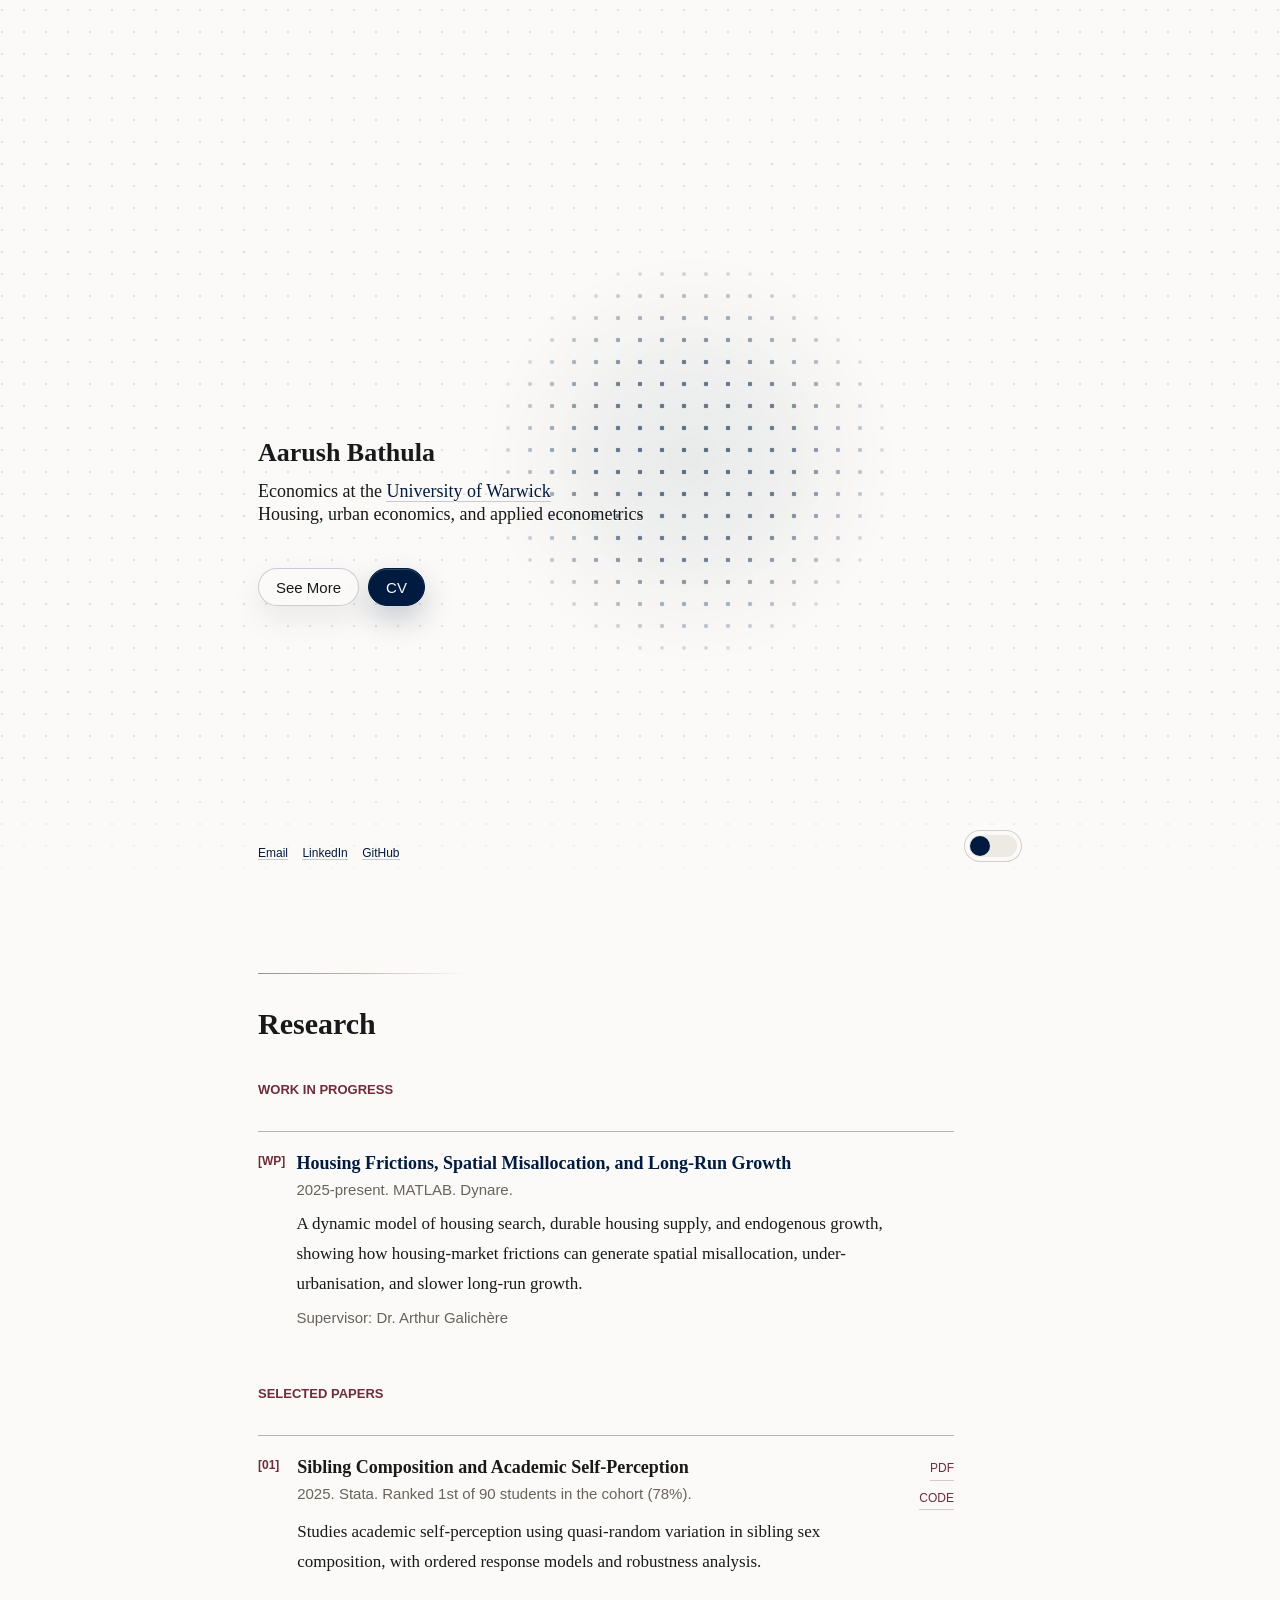
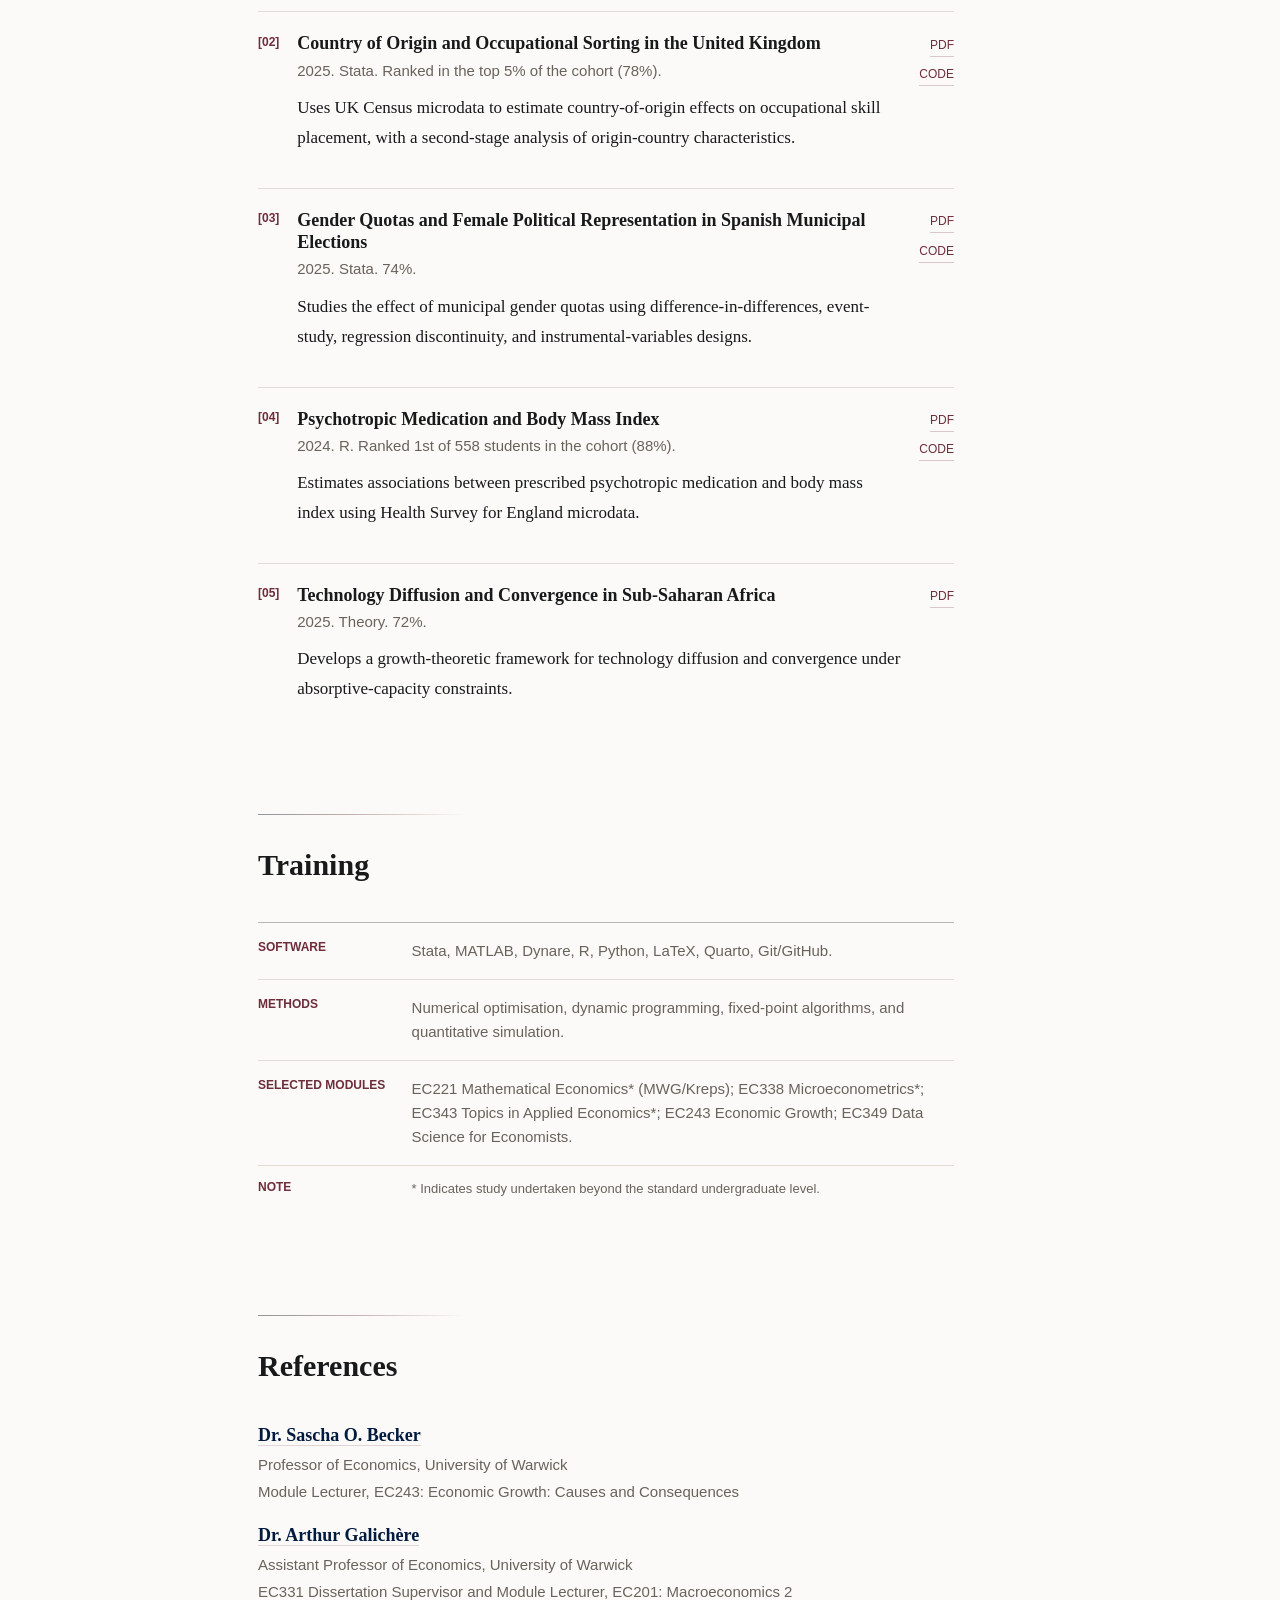
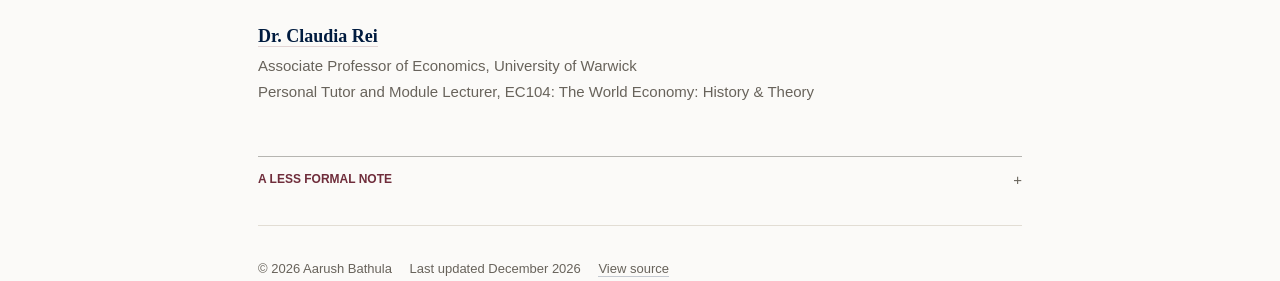
==== index.html @ 53c0c87e "Refine homepage design and personal note" ====
<!DOCTYPE html>
<html lang="en">
<head>
  <meta charset="UTF-8" />
  <meta name="viewport" content="width=device-width, initial-scale=1.0" />
  <title>Aarush Bathula | Economics</title>
  <link rel="icon" href="favicon.svg" type="image/svg+xml" />
  <meta
    name="description"
    content="Aarush Bathula reads Economics at the University of Warwick and is interested in housing and urban economics, applied econometrics, and causal inference."
  />
  <meta name="theme-color" content="#FFFFFF" />
  <meta name="color-scheme" content="light dark" />
  <meta property="og:type" content="website" />
  <meta property="og:title" content="Aarush Bathula | Economics" />
  <meta
    property="og:description"
    content="Economics undergraduate at the University of Warwick with research interests in housing and urban economics, applied econometrics, and causal inference."
  />
  <meta property="og:site_name" content="Aarush Bathula" />
  <script>
    const savedTheme = localStorage.getItem("theme");
    const prefersDark = window.matchMedia("(prefers-color-scheme: dark)").matches;

    if (savedTheme === "dark-mode" || (!savedTheme && prefersDark)) {
      document.documentElement.classList.add("dark-mode");
    }
  </script>
  <link rel="stylesheet" href="styles.css?v=20260501-mobilegrid" />
</head>

<body>
  <div class="scroll-progress" aria-hidden="true">
    <div class="scroll-progress-track">
      <div class="scroll-progress-bar" id="scroll-progress-bar"></div>
    </div>
  </div>
  <button class="scroll-top" id="scroll-top" type="button" aria-label="Scroll to top" title="Scroll to top">↑</button>
  <header class="landing">
    <div class="landing-field" aria-hidden="true"></div>
    <div class="landing-inner">
      <div class="intro landing-copy">
        <h1>Aarush Bathula</h1>
        <p class="lede">Economics at the <a href="https://warwick.ac.uk/fac/soc/economics/" target="_blank" rel="noopener noreferrer">University of Warwick</a><br />Housing, urban economics, and applied econometrics</p>
        <div class="landing-actions">
          <a class="landing-button landing-button-secondary" href="#research">See More</a>
          <a class="landing-button landing-button-primary" href="assets/cv/cv.pdf" type="application/pdf">CV</a>
        </div>
      </div>

      <div class="landing-footer landing-copy">
        <p class="contacts">
          <a href="mailto:aarush.bathula@warwick.ac.uk" target="_blank" rel="noopener noreferrer">Email</a>
          <a href="https://www.linkedin.com/in/aarushbathula" target="_blank" rel="noopener noreferrer">LinkedIn</a>
          <a href="https://github.com/aarushbathula" target="_blank" rel="noopener noreferrer">GitHub</a>
        </p>
      </div>
    </div>
    <button id="theme-toggle" aria-label="Switch to dark theme" aria-pressed="false" title="Switch to dark theme"></button>
  </header>

  <main>
    <section id="research" class="research-section" aria-labelledby="research-heading">
      <h2 id="research-heading">Research</h2>

      <h3 id="work-in-progress-heading">Work In Progress</h3>
      <div class="entry-list working-paper-index" role="list" aria-labelledby="work-in-progress-heading">
        <article class="entry research-entry working-paper-entry" role="listitem" data-entry-type="working-paper" data-entry-number="WP 1">
          <div class="entry-header">
            <span class="entry-title">Housing Frictions, Spatial Misallocation, and Long-Run Growth</span>
            <span class="entry-meta">2025-present. MATLAB. Dynare.</span>
          </div>
          <p>A dynamic model of housing search, durable housing supply, and endogenous growth, showing how housing-market frictions can generate spatial misallocation, under-urbanisation, and slower long-run growth.</p>
          <p class="entry-note">Supervisor: Dr. Arthur Galichère</p>
        </article>
      </div>

      <h3 id="selected-papers-heading">Selected Papers</h3>
      <div class="compact-list paper-index citation-index" role="list" aria-labelledby="selected-papers-heading">
        <article class="compact-item research-entry paper-index-item" role="listitem" data-entry-type="selected-paper" data-citation-number="1" data-citation-label="[1]">
          <div class="compact-item-main">
            <div class="compact-item-title">Sibling Composition and Academic Self-Perception</div>
            <div class="compact-item-meta">2025. Stata. Ranked 1st of 90 students in the cohort (78%).</div>
          </div>
          <p>Studies academic self-perception using quasi-random variation in sibling sex composition, with ordered response models and robustness analysis.</p>
          <div class="inline-links"><a href="assets/papers/sibling-gender/paper.pdf" type="application/pdf">pdf</a><a href="https://github.com/aarushbathula/ec338-hbsc-belgium-flemish" target="_blank" rel="noopener noreferrer">code</a></div>
        </article>

        <article class="compact-item research-entry paper-index-item" role="listitem" data-entry-type="selected-paper" data-citation-number="2" data-citation-label="[2]">
          <div class="compact-item-main">
            <div class="compact-item-title">Country of Origin and Occupational Sorting in the United Kingdom</div>
            <div class="compact-item-meta">2025. Stata. Ranked in the top 5% of the cohort (78%).</div>
          </div>
          <p>Uses UK Census microdata to estimate country-of-origin effects on occupational skill placement, with a second-stage analysis of origin-country characteristics.</p>
          <div class="inline-links"><a href="assets/papers/migrant-matching/paper.pdf" type="application/pdf">pdf</a><a href="https://github.com/aarushbathula/ec226-migration-skills-uk" target="_blank" rel="noopener noreferrer">code</a></div>
        </article>

        <article class="compact-item research-entry paper-index-item" role="listitem" data-entry-type="selected-paper" data-citation-number="3" data-citation-label="[3]">
          <div class="compact-item-main">
            <div class="compact-item-title">Gender Quotas and Female Political Representation in Spanish Municipal Elections</div>
            <div class="compact-item-meta">2025. Stata. 74%.</div>
          </div>
          <p>Studies the effect of municipal gender quotas using difference-in-differences, event-study, regression discontinuity, and instrumental-variables designs.</p>
          <div class="inline-links"><a href="assets/papers/spain-reform/paper.pdf" type="application/pdf">pdf</a><a href="https://github.com/aarushbathula/ec338-spain-reform" target="_blank" rel="noopener noreferrer">code</a></div>
        </article>

        <article class="compact-item research-entry paper-index-item" role="listitem" data-entry-type="selected-paper" data-citation-number="4" data-citation-label="[4]">
          <div class="compact-item-main">
            <div class="compact-item-title">Psychotropic Medication and Body Mass Index</div>
            <div class="compact-item-meta">2024. R. Ranked 1st of 558 students in the cohort (88%).</div>
          </div>
          <p>Estimates associations between prescribed psychotropic medication and body mass index using Health Survey for England microdata.</p>
          <div class="inline-links"><a href="assets/papers/mental-health-bmi/paper.pdf" type="application/pdf">pdf</a><a href="https://github.com/aarushbathula/ec124-meds-bmi" target="_blank" rel="noopener noreferrer">code</a></div>
        </article>

        <article class="compact-item research-entry paper-index-item" role="listitem" data-entry-type="selected-paper" data-citation-number="5" data-citation-label="[5]">
          <div class="compact-item-main">
            <div class="compact-item-title">Technology Diffusion and Convergence in Sub-Saharan Africa</div>
            <div class="compact-item-meta">2025. Theory. 72%.</div>
          </div>
          <p>Develops a growth-theoretic framework for technology diffusion and convergence under absorptive-capacity constraints.</p>
          <div class="inline-links"><a href="assets/papers/growth-theory/paper.pdf" type="application/pdf">pdf</a></div>
        </article>
      </div>

    </section>

    <section id="preparation">
      <h2>Training</h2>
      <dl class="training-list">
        <div class="training-item">
          <dt>Software</dt>
          <dd>Stata, MATLAB, Dynare, R, Python, LaTeX, Quarto, Git/GitHub.</dd>
        </div>
        <div class="training-item">
          <dt>Methods</dt>
          <dd>Numerical optimisation, dynamic programming, fixed-point algorithms, and quantitative simulation.</dd>
        </div>
        <div class="training-item">
          <dt>Selected Modules</dt>
          <dd>EC221 Mathematical Economics* (MWG/Kreps); EC338 Microeconometrics*; EC343 Topics in Applied Economics*; EC243 Economic Growth; EC349 Data Science for Economists.</dd>
        </div>
        <div class="training-item training-item-note">
          <dt>Note</dt>
          <dd>* Indicates study undertaken beyond the standard undergraduate level.</dd>
        </div>
      </dl>
    </section>

    <section id="references">
      <h2>References</h2>

      <div class="reference-list">
        <div class="reference-item">
          <div class="reference-name"><a href="https://profiles.warwick.ac.uk/ecsjag-sascha-becker" target="_blank" rel="noopener noreferrer">Dr. Sascha O. Becker</a></div>
          <div class="reference-detail">
            <span>Professor of Economics, University of Warwick</span>
            <span>Module Lecturer, EC243: Economic Growth: Causes and Consequences</span>
          </div>
        </div>

        <div class="reference-item">
          <div class="reference-name"><a href="https://profiles.warwick.ac.uk/u2073529-arthur-galichere" target="_blank" rel="noopener noreferrer">Dr. Arthur Galichère</a></div>
          <div class="reference-detail">
            <span>Assistant Professor of Economics, University of Warwick</span>
            <span>EC331 Dissertation Supervisor and Module Lecturer, EC201: Macroeconomics 2</span>
          </div>
        </div>

        <div class="reference-item">
          <div class="reference-name"><a href="https://profiles.warwick.ac.uk/u1674969-claudia-rei" target="_blank" rel="noopener noreferrer">Dr. Claudia Rei</a></div>
          <div class="reference-detail">
            <span>Associate Professor of Economics, University of Warwick</span>
            <span>Personal Tutor and Module Lecturer, EC104: The World Economy: History &amp; Theory</span>
          </div>
        </div>
      </div>
    </section>

  </main>

  <details class="personal-note">
    <summary>A less formal note</summary>
    <div class="personal-note-content">
      <p>Most of this page is the academic version. A little less formally, I am usually thinking about:</p>
      <ul class="personal-note-list">
        <li>squeezing optimal amounts of micro and macronutrients into my meals, and solving the best Tesco meal deal</li>
        <li>over-organising my workspace and life generally (cf. the full inventory of my material belongings)</li>
        <li>history, politics, and biographies of people with unusually interesting lives and questionable decision trees</li>
        <li>needlessly elaborate statistical analysis of sports I watch, just for my teams to lose miserably once again</li>
        <li>mathematical models of urbanisation on Coruscant, including optimal underworld regulation policy</li>
        <li>the daily dilemma of choosing which white T-shirt to wear (with an appropriate F-91W colourway)</li>
      </ul>
    </div>
  </details>

  <footer>
    <p>&copy; <time id="copyright-year"></time> Aarush Bathula</p>
    <p>Last updated <time id="last-updated"></time></p>
    <p class="footer-source">
      <a href="https://github.com/aarushbathula/aarushbathula.github.io" target="_blank" rel="noopener noreferrer">View source</a>
    </p>
  </footer>

  <script>
    // Theme toggle
    const toggle = document.getElementById("theme-toggle");
    const root = document.documentElement;
    const landing = document.querySelector(".landing");
    const progress = document.querySelector(".scroll-progress");
    const progressBar = document.getElementById("scroll-progress-bar");
    const scrollTop = document.getElementById("scroll-top");
    const copyrightYear = document.getElementById("copyright-year");
    const lastUpdated = document.getElementById("last-updated");

    function updateDateEnvironment() {
      const now = new Date();
      const modified = new Date(document.lastModified);
      const lastModified = Number.isNaN(modified.getTime()) ? now : modified;
      const year = now.getFullYear().toString();
      const lastModifiedLabel = new Intl.DateTimeFormat("en-GB", {
        month: "long",
        year: "numeric"
      }).format(lastModified);

      if (copyrightYear) {
        copyrightYear.dateTime = year;
        copyrightYear.textContent = year;
      }

      if (lastUpdated) {
        lastUpdated.dateTime = lastModified.toISOString().slice(0, 10);
        lastUpdated.textContent = lastModifiedLabel;
      }
    }

    function scheduleDateEnvironmentUpdate() {
      const now = new Date();
      const tomorrow = new Date(now);
      tomorrow.setHours(24, 0, 0, 0);

      window.setTimeout(() => {
        updateDateEnvironment();
        scheduleDateEnvironmentUpdate();
      }, tomorrow.getTime() - now.getTime());
    }

    function syncThemeToggle() {
      const isDark = root.classList.contains("dark-mode");
      const toggleLabel = isDark ? "Switch to light theme" : "Switch to dark theme";
      if (!toggle) return;
      toggle.setAttribute("aria-pressed", isDark.toString());
      toggle.setAttribute("aria-label", toggleLabel);
      toggle.title = toggleLabel;
    }

    if (savedTheme === "dark-mode" || (!savedTheme && prefersDark)) {
      root.classList.add("dark-mode");
    }

    if (toggle) {
      syncThemeToggle();

      toggle.addEventListener("click", () => {
        root.classList.toggle("dark-mode");
        if (root.classList.contains("dark-mode")) {
          localStorage.setItem("theme", "dark-mode");
        } else {
          localStorage.setItem("theme", "light-mode");
        }
        syncThemeToggle();
      });
    }

    updateDateEnvironment();
    scheduleDateEnvironmentUpdate();

    function updateScrollProgress() {
      if (!progressBar) return;

      const progressStart = landing ? landing.offsetTop + landing.offsetHeight - 12 : 0;
      const scrollableHeight = document.documentElement.scrollHeight - window.innerHeight - progressStart;
      const progress = scrollableHeight > 0 ? (window.scrollY - progressStart) / scrollableHeight : 0;
      progressBar.style.transform = `scaleY(${Math.min(Math.max(progress, 0), 1)})`;
    }

    function updateScrollProgressVisibility() {
      if (!progress || !landing) return;

      const revealPoint = landing.offsetTop + landing.offsetHeight - 12;
      progress.classList.toggle("is-visible", window.scrollY >= revealPoint);
      if (scrollTop) {
        scrollTop.classList.toggle("is-visible", window.scrollY >= revealPoint);
      }
    }

    function updateLocationHash() {
      if (!landing || window.location.hash !== "#research") return;

      const revealPoint = landing.offsetTop + landing.offsetHeight - 12;
      if (window.scrollY < revealPoint) {
        history.replaceState(null, "", `${window.location.pathname}${window.location.search}`);
      }
    }

    updateScrollProgress();
    updateScrollProgressVisibility();
    updateLocationHash();

    window.addEventListener("scroll", () => {
      updateScrollProgress();
      updateScrollProgressVisibility();
      updateLocationHash();
    }, { passive: true });

    window.addEventListener("resize", () => {
      updateScrollProgress();
      updateScrollProgressVisibility();
      updateLocationHash();
    });

    if (scrollTop) {
      scrollTop.addEventListener("click", () => {
        const prefersReducedMotion = window.matchMedia("(prefers-reduced-motion: reduce)").matches;
        window.scrollTo({ top: 0, behavior: prefersReducedMotion ? "auto" : "smooth" });
      });
    }

    if (
      landing &&
      window.matchMedia("(pointer: fine)").matches &&
      !window.matchMedia("(prefers-reduced-motion: reduce)").matches
    ) {
      const copyBlocks = Array.from(landing.querySelectorAll(".landing-copy"));
      const pointer = { currentX: 54, currentY: 51, targetX: 54, targetY: 51, currentStrength: 1, targetStrength: 1 };
      let pointerFrame = null;

      function getDistanceFromCopy(clientX, clientY) {
        return copyBlocks.reduce((nearestDistance, copyBlock) => {
          const rect = copyBlock.getBoundingClientRect();
          const dx = Math.max(rect.left - clientX, 0, clientX - rect.right);
          const dy = Math.max(rect.top - clientY, 0, clientY - rect.bottom);

          return Math.min(nearestDistance, Math.hypot(dx, dy));
        }, Infinity);
      }

      function getDotStrength(distance) {
        const quietDistance = 18;
        const fullDistance = 170;
        const progress = Math.min(Math.max((distance - quietDistance) / (fullDistance - quietDistance), 0), 1);
        const easedProgress = progress * progress * (3 - 2 * progress);

        return 0.28 + easedProgress * 0.72;
      }

      function setPointerTarget(event) {
        const rect = landing.getBoundingClientRect();
        pointer.targetX = Math.min(Math.max(((event.clientX - rect.left) / rect.width) * 100, 0), 100);
        pointer.targetY = Math.min(Math.max(((event.clientY - rect.top) / rect.height) * 100, 0), 100);
        pointer.targetStrength = getDotStrength(getDistanceFromCopy(event.clientX, event.clientY));

        if (!pointerFrame) {
          pointerFrame = requestAnimationFrame(updatePointerGlow);
        }
      }

      function updatePointerGlow() {
        pointer.currentX += (pointer.targetX - pointer.currentX) * 0.16;
        pointer.currentY += (pointer.targetY - pointer.currentY) * 0.16;

        landing.style.setProperty("--cursor-x", `${pointer.currentX}%`);
        landing.style.setProperty("--cursor-y", `${pointer.currentY}%`);
        pointer.currentStrength += (pointer.targetStrength - pointer.currentStrength) * 0.22;
        landing.style.setProperty("--dot-strength", pointer.currentStrength.toFixed(3));

        if (
          Math.abs(pointer.targetX - pointer.currentX) > 0.03 ||
          Math.abs(pointer.targetY - pointer.currentY) > 0.03 ||
          Math.abs(pointer.targetStrength - pointer.currentStrength) > 0.003
        ) {
          pointerFrame = requestAnimationFrame(updatePointerGlow);
        } else {
          pointerFrame = null;
        }
      }

      landing.addEventListener("pointermove", setPointerTarget);
    }

  </script>
</body>
</html>
---- styles.css ----
:root {
  --bg: #fbfaf8;
  --text: #17191a;
  --text-secondary: #68635b;
  --link: #001b3f;
  --link-hover: #00122d;
  --accent: #6f2d3b;
  --accent-hover: #572130;
  --border: #e2ddd4;
  --rule: #d9d2c7;
  --rule-strong: #c8bbaa;
  --selection: #d8c9ce;
  --page-width: 43.5rem;
  --measure: 38rem;
  --section-gap: 5.85rem;
  --section-inner-gap: 2.05rem;
  --item-gap: 0.64rem;
  --utility-letter-spacing: 0;
  --meta-font: "Avenir Next", Avenir, "Helvetica Neue", Helvetica, Arial, sans-serif;
  --surface: color-mix(in srgb, var(--bg) 95%, var(--link) 5%);
  --scroll-track: color-mix(in srgb, var(--rule) 76%, transparent);
  --scroll-fill: color-mix(in srgb, var(--link) 62%, transparent);
}

html.dark-mode {
  --bg: #111418;
  --text: #e8e3d8;
  --text-secondary: #b9b0a1;
  --link: #b4c9df;
  --link-hover: #d8e4f0;
  --accent: #bd8792;
  --accent-hover: #d6a0aa;
  --border: #302d29;
  --rule: #464038;
  --rule-strong: #5a5147;
  --selection: #4c3a40;
  --surface: color-mix(in srgb, var(--bg) 90%, var(--link) 10%);
  --scroll-track: color-mix(in srgb, var(--rule) 88%, transparent);
  --scroll-fill: color-mix(in srgb, var(--link) 68%, transparent);
}

html.dark-mode .landing {
  --landing-bg: #111418;
  --dot-base: rgba(232, 227, 216, 0.12);
  --dot-active: rgb(180 201 223 / calc(0.52 * var(--dot-strength)));
  --halo: rgb(180 201 223 / calc(0.07 * var(--dot-strength)));
}

* { box-sizing: border-box; margin: 0; padding: 0; }

html {
  font-family: Charter, "Bitstream Charter", "Sitka Text", Cambria, Georgia, serif;
  scroll-behavior: smooth;
}

body {
  min-height: 100vh;
  margin: 0;
  padding: 0;
  background: var(--bg);
  color: var(--text);
  font-family: inherit;
  font-size: 17px;
  line-height: 1.76;
  overflow-x: hidden;
  transition: background-color 0.25s ease, color 0.25s ease;
}

.scroll-progress {
  position: fixed;
  top: 0;
  right: 0;
  bottom: 0;
  width: 18px;
  opacity: 0;
  pointer-events: none;
  z-index: 10;
  transition: opacity 0.28s ease;
}

.scroll-progress.is-visible {
  opacity: 1;
}

.scroll-progress-track {
  position: absolute;
  top: 14px;
  right: 12px;
  bottom: 14px;
  width: 1px;
  background: linear-gradient(
    to bottom,
    color-mix(in srgb, var(--rule) 22%, transparent),
    color-mix(in srgb, var(--rule-strong) 88%, transparent) 16%,
    color-mix(in srgb, var(--rule-strong) 88%, transparent) 84%,
    color-mix(in srgb, var(--rule) 22%, transparent)
  );
}

.scroll-progress-bar {
  width: 100%;
  height: 100%;
  background: linear-gradient(
    to bottom,
    color-mix(in srgb, var(--link) 26%, transparent),
    color-mix(in srgb, var(--link) 66%, transparent)
  );
  transform: scaleY(0);
  transform-origin: top;
  transition: transform 0.14s ease-out, background-color 0.25s ease;
}

.scroll-top {
  position: fixed;
  right: max(34px, calc((100vw - min(calc(100% - 68px), calc(var(--page-width) + 68px))) / 2));
  bottom: 34px;
  z-index: 9;
  display: grid;
  place-items: center;
  width: 32px;
  height: 32px;
  border: 1px solid color-mix(in srgb, var(--text) 16%, transparent);
  border-radius: 999px;
  background: color-mix(in srgb, var(--bg) 88%, transparent);
  color: var(--link);
  cursor: pointer;
  font-family: var(--meta-font);
  font-size: 15px;
  line-height: 1;
  opacity: 0;
  pointer-events: none;
  transform: translateY(0.35rem);
  transition: background-color 0.2s ease, border-color 0.2s ease, color 0.2s ease, opacity 0.2s ease, transform 0.2s ease;
}

.scroll-top.is-visible {
  opacity: 1;
  pointer-events: auto;
  transform: translateY(0);
}

.scroll-top:hover {
  border-color: color-mix(in srgb, var(--link) 28%, transparent);
  background: color-mix(in srgb, var(--bg) 92%, var(--link) 3%);
  color: var(--link-hover);
  transform: translateY(-1px);
}

body,
h1,
h2,
h3,
p,
a,
li,
div,
span,
button,
summary {
  font-family: inherit;
}

a {
  color: var(--link);
  text-decoration: none;
  border-bottom: 1px solid color-mix(in srgb, var(--link) 22%, transparent);
  transition: color 0.2s ease, border-color 0.2s ease;
}

a:hover {
  color: var(--link-hover);
  border-bottom-color: color-mix(in srgb, var(--accent-hover) 46%, transparent);
}

a:focus-visible,
button:focus-visible,
summary:focus-visible {
  outline: 2px solid color-mix(in srgb, var(--accent) 70%, var(--bg));
  outline-offset: 4px;
  border-radius: 4px;
}

h1 {
  font-size: 40px;
  font-weight: 700;
  letter-spacing: 0;
  line-height: 1.12;
  margin-bottom: 6px;
}

h2 {
  font-size: 30px;
  font-weight: 700;
  letter-spacing: 0;
  line-height: 1.14;
  margin-bottom: 8px;
  color: var(--text);
}

h3 {
  font-family: var(--meta-font);
  font-size: 13px;
  font-weight: 650;
  letter-spacing: 0;
  text-transform: uppercase;
  color: var(--accent);
  line-height: 1.25;
  margin-bottom: 0;
}

p { margin-bottom: 16px; }
ul { list-style: none; }

.landing {
  --cursor-x: 54%;
  --cursor-y: 51%;
  --dot-strength: 1;
  --landing-bg: var(--bg);
  --dot-base: rgba(0, 33, 71, 0.12);
  --dot-active: rgb(0 27 63 / calc(0.58 * var(--dot-strength)));
  --halo: rgb(0 27 63 / calc(0.07 * var(--dot-strength)));
  position: relative;
  width: 100%;
  min-height: 100vh;
  min-height: 100svh;
  margin-bottom: 0;
  overflow: hidden;
  isolation: isolate;
  background: var(--landing-bg);
}

.landing::after {
  content: "";
  position: absolute;
  right: 0;
  bottom: -1px;
  left: 0;
  z-index: 1;
  height: 22vh;
  pointer-events: none;
  background: linear-gradient(to bottom, transparent, color-mix(in srgb, var(--bg) 0%, transparent) 28%, var(--bg) 100%);
}

.landing-field {
  position: absolute;
  inset: 0;
  z-index: 0;
}

.landing-field::before,
.landing-field::after {
  content: "";
  position: absolute;
  inset: 0;
  pointer-events: none;
}

.landing-field::before {
  background-image: radial-gradient(circle, var(--dot-base) 1px, transparent 1.35px);
  background-position: center;
  background-size: 22px 22px;
}

.landing-field::after {
  background-image:
    radial-gradient(34rem 34rem at var(--cursor-x) var(--cursor-y), var(--halo), transparent 68%),
    radial-gradient(circle, var(--dot-active) 2.2px, transparent 2.6px);
  background-position: 0 0, center;
  background-size: auto, 22px 22px;
  mask-image: radial-gradient(18rem 18rem at var(--cursor-x) var(--cursor-y), #000 0%, rgba(0, 0, 0, 0.88) 34%, transparent 72%);
  -webkit-mask-image: radial-gradient(18rem 18rem at var(--cursor-x) var(--cursor-y), #000 0%, rgba(0, 0, 0, 0.88) 34%, transparent 72%);
}

.landing-inner {
  position: relative;
  z-index: 2;
  display: grid;
  grid-template-rows: 1fr auto;
  width: min(calc(100% - 68px), calc(var(--page-width) + 68px));
  min-height: 100vh;
  min-height: 100svh;
  margin: 0 auto;
  padding: 54px 0 40px;
}

@media (prefers-reduced-motion: reduce) {
  *,
  *::before,
  *::after {
    animation-duration: 0.01ms !important;
    animation-iteration-count: 1 !important;
    scroll-behavior: auto !important;
    transition-duration: 0.01ms !important;
  }

  html {
    scroll-behavior: auto;
  }

  .landing-button:hover,
  #theme-toggle:hover,
  .scroll-top:hover {
    transform: none;
  }
}

.site-nav {
  display: flex;
  justify-content: flex-end;
  align-items: baseline;
  gap: 8px;
  font-family: var(--meta-font);
  font-size: 12px;
  letter-spacing: 0;
  justify-self: end;
}

.nav-links {
  display: flex;
  flex-wrap: wrap;
  gap: 8px;
}

.nav-links a {
  color: var(--link);
  border-bottom-color: color-mix(in srgb, var(--link) 16%, transparent);
}

.nav-links a:hover {
  color: var(--link-hover);
}

#theme-toggle {
  position: absolute;
  right: max(34px, calc((100vw - min(calc(100% - 68px), calc(var(--page-width) + 68px))) / 2));
  bottom: 38px;
  z-index: 4;
  width: 58px;
  height: 32px;
  background: color-mix(in srgb, var(--bg) 84%, transparent);
  border: 1px solid color-mix(in srgb, var(--text) 18%, transparent);
  border-radius: 999px;
  cursor: pointer;
  overflow: hidden;
  padding: 0;
  box-shadow: none;
  transition: background-color 0.2s ease, border-color 0.2s ease, transform 0.2s ease;
}

#theme-toggle:hover {
  border-color: color-mix(in srgb, var(--link) 28%, transparent);
  background: color-mix(in srgb, var(--bg) 92%, var(--link) 3%);
  transform: translateY(-1px);
}

#theme-toggle::before {
  content: "";
  position: absolute;
  inset: 4px;
  border-radius: inherit;
  background: color-mix(in srgb, var(--rule) 42%, transparent);
}

#theme-toggle::after {
  content: "";
  position: absolute;
  top: 5px;
  left: 5px;
  width: 20px;
  height: 20px;
  border-radius: 50%;
  background: var(--link);
  box-shadow: none;
  transition: background-color 0.2s ease, transform 0.22s ease;
}

#theme-toggle[aria-pressed="true"]::before {
  background: color-mix(in srgb, var(--link) 16%, var(--rule));
}

#theme-toggle[aria-pressed="true"]::after {
  transform: translateX(28px);
  background: var(--link-hover);
}

.intro {
  display: grid;
  gap: 1rem;
  max-width: var(--page-width);
}

.landing .intro {
  align-self: center;
  max-width: 25rem;
  gap: 0.8rem;
  transform: translateY(clamp(2.5rem, 8vh, 5.5rem));
}

.landing-copy {
  position: relative;
}

.landing-copy > * {
  position: relative;
  z-index: 1;
}

.landing-copy h1,
.landing-copy .lede,
.landing-copy .contacts {
  text-shadow:
    0 1px 0 var(--bg),
    0 0 16px color-mix(in srgb, var(--bg) 86%, transparent);
}

.landing h1 {
  font-size: 26px;
  line-height: 1.08;
  margin-bottom: 0;
}

.intro p:last-child { margin-bottom: 0; }

.lede {
  max-width: var(--measure);
  font-size: 19px;
  line-height: 1.8;
}

.landing .lede {
  font-size: 18px;
  line-height: 1.3;
}

.landing-actions {
  display: flex;
  flex-wrap: wrap;
  gap: 9px;
  margin-top: 0.8rem;
}

.landing-button {
  display: inline-flex;
  align-items: center;
  justify-content: center;
  gap: 0.42rem;
  min-height: 38px;
  padding: 0 17px;
  border-radius: 999px;
  font-family: var(--meta-font);
  font-size: 15px;
  line-height: 1;
  border: 1px solid color-mix(in srgb, var(--link) 20%, transparent);
  box-shadow:
    0 12px 30px rgba(26, 26, 26, 0.08),
    inset 0 1px 0 color-mix(in srgb, var(--bg) 88%, transparent);
  transition: background-color 0.2s ease, border-color 0.2s ease, box-shadow 0.2s ease, color 0.2s ease, transform 0.2s ease;
}

.landing-button:hover {
  transform: translateY(-1px);
}

.landing-button-primary {
  color: var(--bg);
  background: var(--link);
  border-color: var(--link);
  box-shadow:
    0 13px 30px color-mix(in srgb, var(--link) 22%, transparent),
    inset 0 1px 0 rgba(255, 255, 255, 0.18);
}

.landing-button-primary:hover {
  color: var(--bg);
  border-color: var(--link-hover);
  background: var(--link-hover);
  box-shadow:
    0 15px 34px color-mix(in srgb, var(--link-hover) 24%, transparent),
    inset 0 1px 0 rgba(255, 255, 255, 0.2);
}

.landing-button-secondary {
  color: var(--text);
  background: color-mix(in srgb, var(--bg) 72%, transparent);
  -webkit-backdrop-filter: blur(10px);
  backdrop-filter: blur(10px);
}

.landing-button-secondary:hover {
  color: var(--link-hover);
  border-color: color-mix(in srgb, var(--link-hover) 42%, transparent);
  background: color-mix(in srgb, var(--bg) 86%, var(--link) 4%);
}

.contacts {
  display: flex;
  align-items: baseline;
  flex-wrap: wrap;
  gap: 0.9rem;
  font-family: var(--meta-font);
  color: var(--text-secondary);
  font-size: 12px;
  letter-spacing: 0;
  line-height: 1;
  margin-bottom: 0;
}

.landing-footer {
  position: relative;
  display: flex;
  align-items: center;
  justify-content: flex-start;
  gap: 1rem;
  padding-right: 5rem;
}

.contacts a {
  color: var(--link);
  border-bottom-color: color-mix(in srgb, var(--link) 22%, transparent);
}

.contacts a:hover {
  color: var(--link-hover);
  border-bottom-color: color-mix(in srgb, var(--link-hover) 42%, transparent);
}

main {
  width: min(calc(100% - 68px), calc(var(--page-width) + 68px));
  margin: 0 auto;
  padding-top: 4.2rem;
  display: grid;
  gap: var(--section-gap);
}

section {
  display: grid;
  gap: var(--section-inner-gap);
  position: relative;
  padding-top: 0.35rem;
  scroll-margin-top: 3rem;
}

section::before {
  content: "";
  width: min(13rem, 42vw);
  height: 1px;
  background: linear-gradient(
    to right,
    color-mix(in srgb, var(--link) 34%, var(--rule)),
    color-mix(in srgb, var(--accent) 20%, var(--rule)) 46%,
    transparent
  );
}

.entry-list,
.compact-list,
.reference-list {
  display: grid;
  gap: 0;
  max-width: var(--page-width);
}

.entry-list {
  counter-reset: working-paper;
  border-top: 1px solid color-mix(in srgb, var(--link) 16%, var(--rule));
}

.entry {
  counter-increment: working-paper;
  display: grid;
  grid-template-columns: minmax(0, 1fr) auto;
  column-gap: 1.8rem;
  row-gap: 0.45rem;
  position: relative;
  max-width: var(--page-width);
  padding: 1.25rem 0 1.45rem 2.4rem;
}

.entry::before {
  content: "[WP]";
  position: absolute;
  top: 1.34rem;
  left: 0;
  font-family: var(--meta-font);
  font-size: 12px;
  font-weight: 650;
  line-height: 1.35;
  color: var(--accent);
}

.entry-header {
  display: grid;
  gap: 0.25rem;
  margin-bottom: 0;
}

.entry-title {
  font-weight: 700;
  font-size: 18px;
  line-height: 1.24;
  color: var(--link);
}

.entry-meta,
.entry-note,
.reference-detail,
.compact-item-meta {
  color: var(--text-secondary);
}

.entry-meta,
.entry-note,
.compact-item-meta,
.reference-detail {
  font-family: var(--meta-font);
  font-size: 15px;
  line-height: 1.6;
  letter-spacing: 0;
}

.entry p:last-child { margin-bottom: 0; }

.entry p {
  grid-column: 1 / 2;
  max-width: var(--page-width);
  margin-bottom: 0;
}

.entry-note {
  margin-top: 0;
}

.entry-links,
.inline-links {
  display: flex;
  flex-wrap: wrap;
  gap: 12px;
  font-family: var(--meta-font);
  font-size: 12px;
  margin-top: 0.1rem;
  text-transform: uppercase;
  letter-spacing: var(--utility-letter-spacing);
}

.entry-links a,
.inline-links a {
  border-bottom-width: 1px;
  margin-right: 0;
  color: var(--accent);
  border-bottom-color: color-mix(in srgb, var(--accent) 24%, transparent);
}

.entry-links a:hover,
.inline-links a:hover {
  color: var(--link);
  border-bottom-color: color-mix(in srgb, var(--link) 40%, transparent);
}

.compact-list {
  counter-reset: selected-paper;
  gap: 0;
  border-top: 1px solid color-mix(in srgb, var(--link) 16%, var(--rule));
}

.compact-item {
  counter-increment: selected-paper;
  display: grid;
  grid-template-columns: minmax(0, 1fr) auto;
  column-gap: 1.8rem;
  row-gap: var(--item-gap);
  position: relative;
  padding: 1.25rem 0 1.55rem 2.45rem;
  border-bottom: none;
}

.compact-item::before {
  content: "[" counter(selected-paper, decimal-leading-zero) "]";
  position: absolute;
  top: 1.34rem;
  left: 0;
  font-family: var(--meta-font);
  font-size: 12px;
  font-weight: 650;
  line-height: 1.35;
  color: var(--accent);
}

.compact-item-main {
  display: grid;
  gap: 0.25rem;
}

.compact-item + .compact-item {
  border-top: 1px solid color-mix(in srgb, var(--rule) 72%, transparent);
}

.compact-item:last-child {
  padding-bottom: 0;
}

.compact-item-title {
  font-weight: 700;
  font-size: 18px;
  line-height: 1.24;
}

.compact-item p {
  grid-column: 1 / 2;
  max-width: var(--measure);
  margin-bottom: 0;
  color: var(--text);
}

.compact-item-meta {
  margin-top: 0;
}

.compact-item .inline-links {
  grid-column: 2 / 3;
  grid-row: 1 / span 3;
  justify-self: end;
  align-self: start;
  flex-direction: column;
  align-items: flex-end;
  gap: 0.45rem;
  margin-top: 0.15rem;
}

.training-list {
  display: grid;
  gap: 0;
  max-width: var(--page-width);
  border-top: 1px solid color-mix(in srgb, var(--link) 16%, var(--rule));
}

.training-item {
  display: grid;
  grid-template-columns: 8.4rem minmax(0, 1fr);
  gap: 1.2rem;
  padding: 1rem 0;
  border-bottom: 1px solid color-mix(in srgb, var(--rule) 72%, transparent);
}

.training-item:last-child {
  border-bottom: none;
}

.training-item dt {
  font-family: var(--meta-font);
  font-size: 12px;
  font-weight: 650;
  line-height: 1.45;
  text-transform: uppercase;
  color: var(--accent);
}

.training-item dd {
  margin: 0;
  color: var(--text-secondary);
  font-family: var(--meta-font);
  font-size: 15px;
  line-height: 1.6;
}

.training-item-note {
  padding-top: 0.8rem;
}

.training-item-note dd {
  font-size: 13px;
}

.reference-list {
  gap: 0;
}

.reference-item {
  display: grid;
  gap: 0.4rem;
  max-width: var(--measure);
  padding: 1.25rem 0 0;
}

.reference-item:first-child {
  padding-top: 0;
}

.reference-name {
  font-weight: 700;
  font-size: 18px;
  line-height: 1.25;
}

.reference-name a {
  color: var(--link);
  border-bottom-color: color-mix(in srgb, var(--accent) 18%, transparent);
}

.reference-name a:hover {
  color: var(--accent-hover);
  border-bottom-color: color-mix(in srgb, var(--accent-hover) 38%, transparent);
}

.reference-detail {
  line-height: 1.65;
  display: grid;
  gap: 0.12rem;
}

.reference-detail span {
  display: block;
}

.personal-note {
  width: min(calc(100% - 68px), calc(var(--page-width) + 68px));
  margin: calc(var(--section-gap) * 0.55) auto 0;
  border-top: 1px solid color-mix(in srgb, var(--link) 16%, var(--rule));
}

.personal-note summary {
  display: flex;
  align-items: center;
  justify-content: space-between;
  gap: 1rem;
  padding: 0.85rem 0;
  color: var(--accent);
  cursor: pointer;
  font-family: var(--meta-font);
  font-size: 12px;
  font-weight: 650;
  line-height: 1.45;
  list-style: none;
  text-transform: uppercase;
}

.personal-note summary::-webkit-details-marker {
  display: none;
}

.personal-note summary::after {
  content: "+";
  color: var(--text-secondary);
  font-size: 15px;
  font-weight: 400;
  line-height: 1;
}

.personal-note[open] summary::after {
  content: "−";
}

.personal-note-content {
  display: grid;
  gap: 0.7rem;
  padding: 0 0 1rem;
}

.personal-note-content p {
  margin-bottom: 0;
  color: var(--text);
  font-family: var(--meta-font);
  font-size: 15px;
  line-height: 1.65;
}

.personal-note-list {
  display: grid;
  gap: 0.35rem;
  color: var(--text-secondary);
  font-family: var(--meta-font);
  font-size: 15px;
  line-height: 1.55;
  list-style: none;
}

.personal-note-list li {
  position: relative;
  padding-left: 1rem;
}

.personal-note-list li::before {
  content: "–";
  position: absolute;
  left: 0;
  color: var(--accent);
}

footer {
  display: flex;
  flex-wrap: wrap;
  gap: 0.45rem 1.1rem;
  width: min(calc(100% - 68px), calc(var(--page-width) + 68px));
  margin-right: auto;
  margin-left: auto;
  margin-top: 1.45rem;
  padding-top: 2rem;
  border-top: 1px solid var(--border);
  color: var(--text-secondary);
  font-family: var(--meta-font);
  font-size: 13px;
}

footer p {
  margin-bottom: 0;
}

footer a { color: var(--text-secondary); }

.citation,
.citation-number,
.footnote-ref,
sup[id^="fnref"] {
  font-family: var(--meta-font);
  font-size: 0.72em;
  font-weight: 650;
  color: var(--accent);
}

::selection {
  background: var(--selection);
  color: var(--text);
}

@media (max-width: 640px) {
  body {
    padding: 0;
    font-size: 15.5px;
    line-height: 1.72;
  }

  .scroll-progress {
    right: 7px;
    top: 12px;
    bottom: 12px;
  }

  h1 {
    font-size: 32px;
    line-height: 1.08;
  }

  h2 {
    font-size: 24px;
    margin-bottom: 8px;
  }

  h3 { font-size: 12px; }

  .landing {
    min-height: 100svh;
    margin-bottom: 0;
    --dot-base: rgba(0, 33, 71, 0.1);
  }

  .landing-field::after {
    display: none;
  }

  .landing-inner,
  main,
  footer {
    width: min(calc(100% - 44px), var(--page-width));
  }

  .landing-inner {
    padding: 32px 0 28px;
  }

  .site-nav {
    justify-content: space-between;
    justify-self: stretch;
    width: 100%;
    font-size: 11.5px;
  }

  .nav-links {
    gap: 7px;
  }

  .intro {
    gap: 0.9rem;
  }

  .landing .intro {
    max-width: 19rem;
    transform: translateY(clamp(1.75rem, 6vh, 3.25rem));
  }

  .landing h1 {
    font-size: 23px;
  }

  .lede {
    font-size: 17px;
    line-height: 1.72;
  }

  .landing .lede {
    font-size: 16px;
    line-height: 1.34;
  }

  .landing-button {
    min-height: 34px;
    padding: 0 14px;
    font-size: 15px;
  }

  #theme-toggle {
    right: 22px;
    bottom: 24px;
    width: 48px;
    height: 32px;
  }

  #theme-toggle[aria-pressed="true"]::after {
    transform: translateX(18px);
  }

  .scroll-top {
    right: 22px;
    bottom: 22px;
  }

  .landing-footer {
    align-items: flex-end;
    padding-right: 4.25rem;
  }

  main {
    padding-top: 4.25rem;
    gap: 4.25rem;
  }

  section {
    gap: 1.5rem;
  }

  .entry-header {
    display: block;
  }

  .entry-meta {
    display: block;
    margin-top: 4px;
  }

  .entry,
  .compact-item,
  .reference-item {
    gap: 0.5rem;
  }

  .entry {
    padding-left: 2.1rem;
  }

  .compact-item {
    grid-template-columns: minmax(0, 1fr);
    padding: 1.1rem 0 1.45rem 2rem;
  }

  .compact-item::before {
    top: 1.16rem;
  }

  .compact-item + .compact-item {
    padding-top: 1.45rem;
  }

  .compact-item .inline-links {
    grid-column: 1 / 2;
    grid-row: auto;
    justify-self: start;
    align-self: start;
    flex-direction: row;
    align-items: flex-start;
    gap: 10px;
  }

  .training-item {
    grid-template-columns: minmax(0, 1fr);
    gap: 0.25rem;
    padding: 0.9rem 0;
  }

  .entry-links,
  .inline-links {
    font-size: 11px;
    gap: 10px;
  }

  .contacts {
    font-size: 11.5px;
  }

  .entry-title,
  .compact-item-title,
  .reference-name {
    font-size: 17px;
  }

  .personal-note {
    width: min(calc(100% - 44px), var(--page-width));
    margin-top: 3rem;
  }
}

@media print {
  :root,
  html.dark-mode {
    --bg: #ffffff;
    --text: #111111;
    --text-secondary: #444444;
    --link: #111111;
    --accent: #444444;
    --border: #d6d6d6;
    --rule: #d6d6d6;
  }

  html,
  body {
    background: #ffffff;
    color: #111111;
  }

  body {
    font-size: 11pt;
    line-height: 1.45;
  }

  .scroll-progress,
  .scroll-top,
  .landing-field,
  #theme-toggle,
  .landing::after {
    display: none !important;
  }

  .landing,
  .landing-inner {
    min-height: 0;
    overflow: visible;
  }

  .landing-inner,
  main,
  footer {
    width: 100%;
  }

  .landing-inner {
    display: block;
    padding: 0 0 1.25rem;
  }

  .landing .intro {
    max-width: none;
    transform: none;
  }

  .landing-footer {
    padding-right: 0;
    margin-top: 1rem;
  }

  main {
    padding-top: 0;
    gap: 2rem;
  }

  section {
    break-inside: avoid;
    gap: 1rem;
  }

  a {
    color: #111111;
    border-bottom: none;
    text-decoration: underline;
    text-decoration-thickness: 0.06em;
  }

  .landing-actions,
  .inline-links,
  .footer-source {
    display: none;
  }

  .entry,
  .compact-item,
  .training-item,
  .reference-item {
    break-inside: avoid;
  }
}
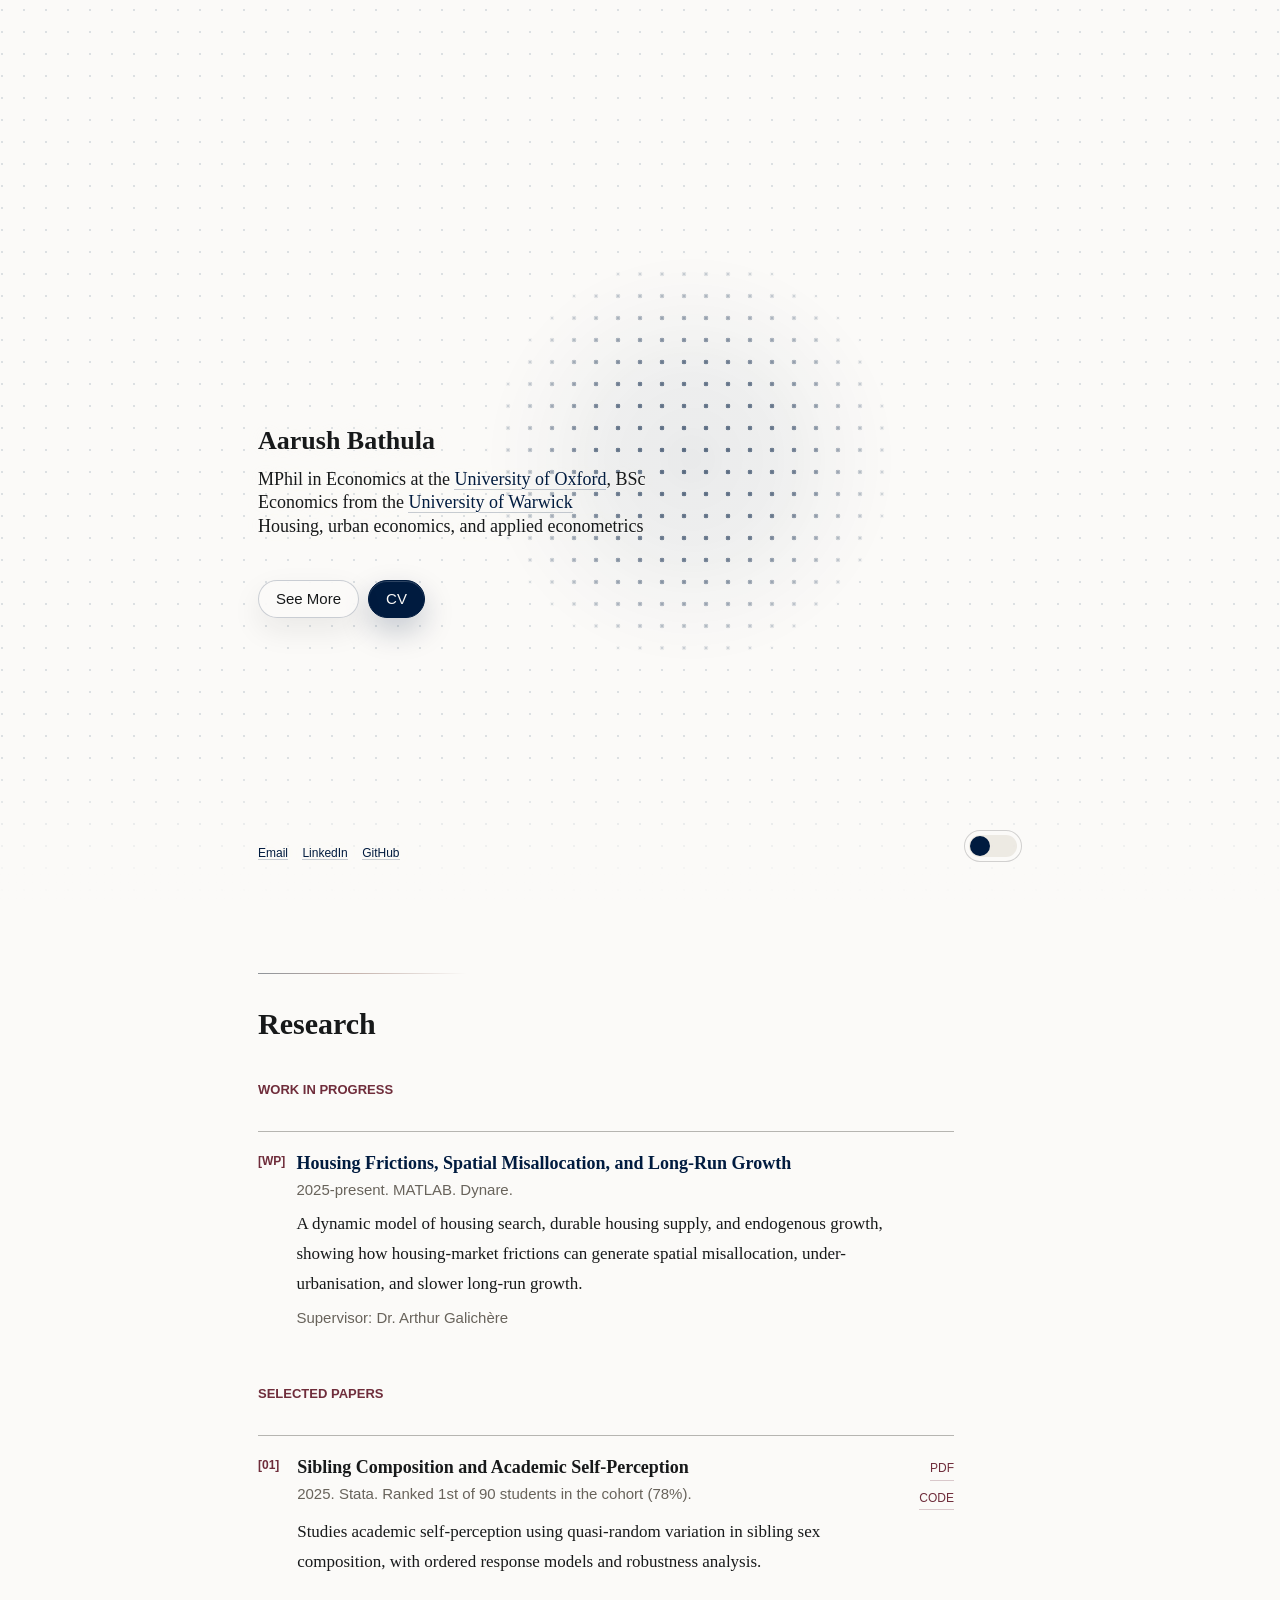
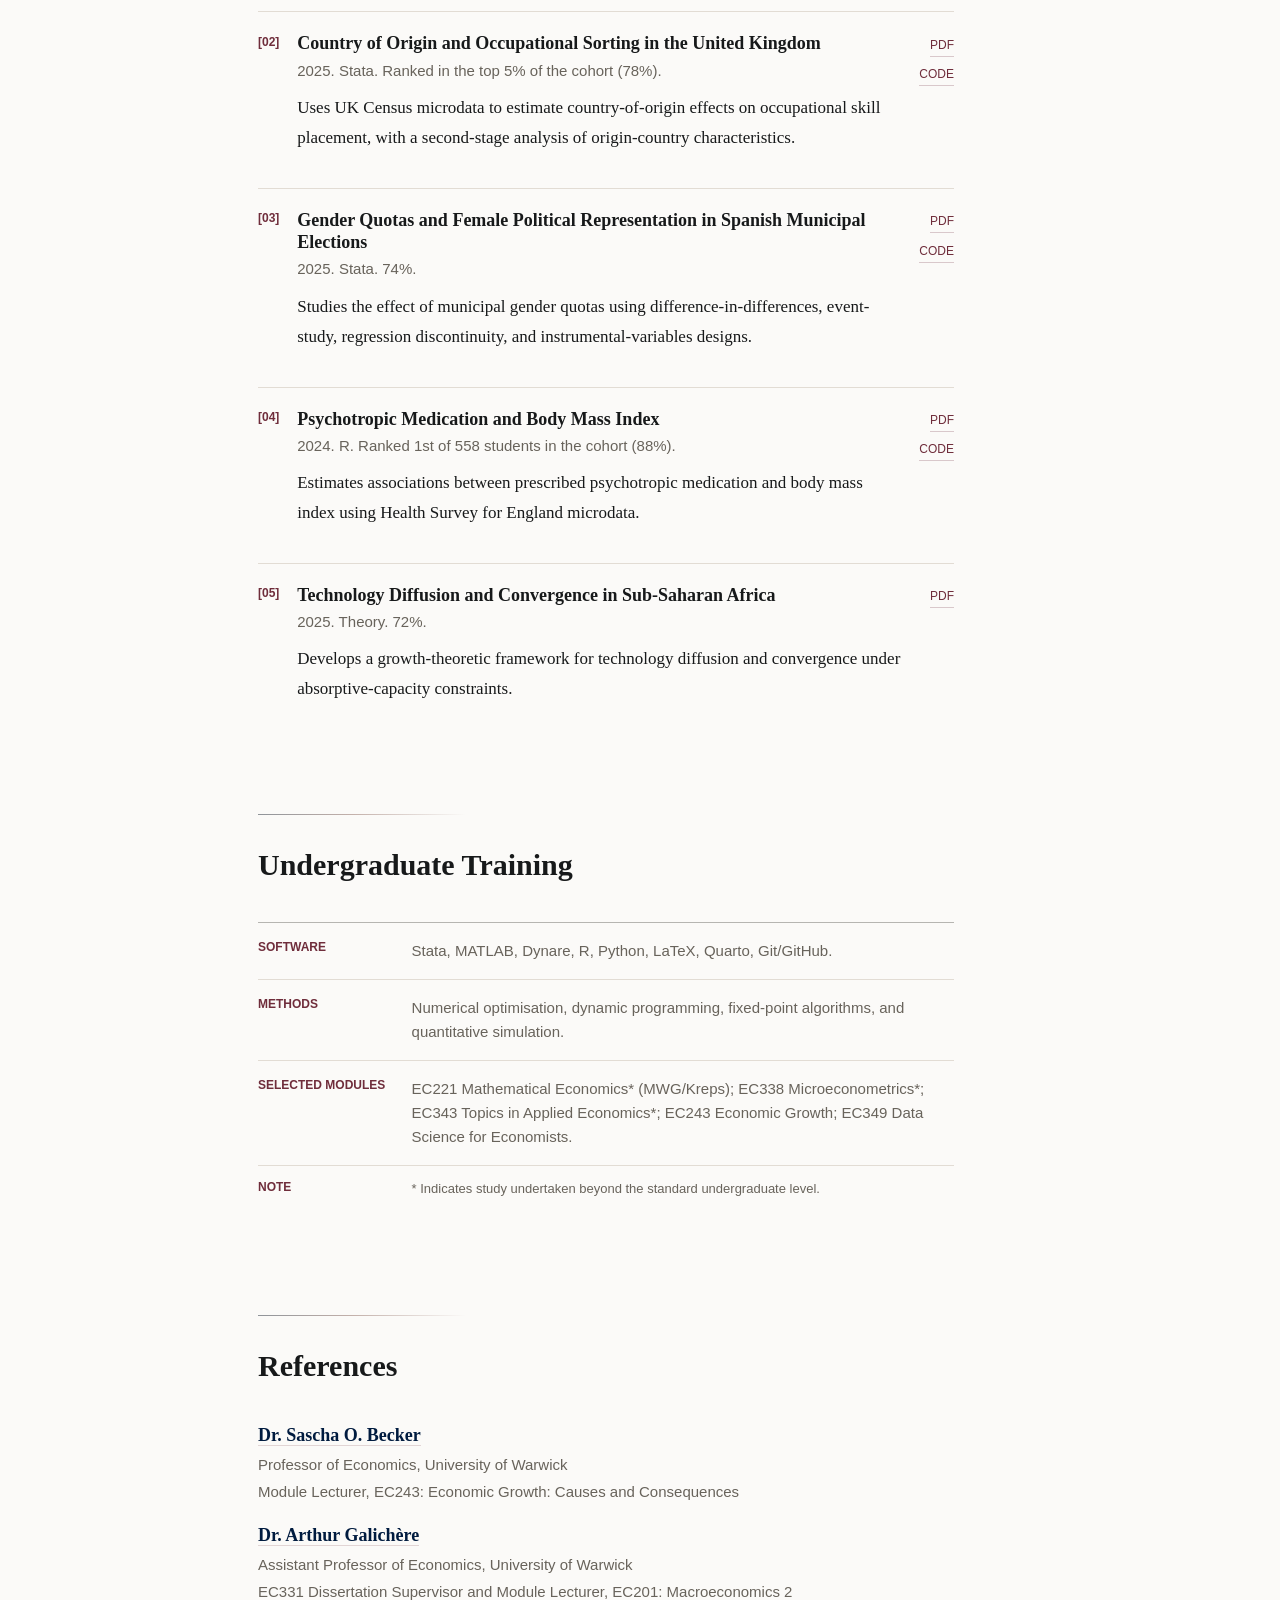
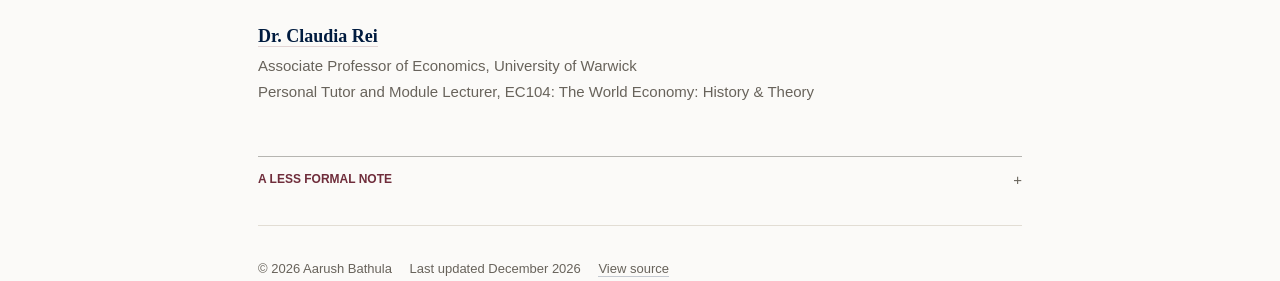
==== commit 3907bffa: "Update site for incoming Oxford MPhil and refresh CV Reflect the move from Warwick BSc to Oxford MPh" ====
--- a/index.html
+++ b/index.html
@@ -3,19 +3,19 @@
 <head>
   <meta charset="UTF-8" />
   <meta name="viewport" content="width=device-width, initial-scale=1.0" />
-  <title>Aarush Bathula | Economics</title>
+  <title>Aarush Bathula | Economics, Oxford</title>
   <link rel="icon" href="favicon.svg" type="image/svg+xml" />
   <meta
     name="description"
-    content="Aarush Bathula reads Economics at the University of Warwick and is interested in housing and urban economics, applied econometrics, and causal inference."
+    content="Aarush Bathula is an incoming MPhil student in Economics at the University of Oxford and is interested in housing and urban economics, applied econometrics, and causal inference."
   />
   <meta name="theme-color" content="#FFFFFF" />
   <meta name="color-scheme" content="light dark" />
   <meta property="og:type" content="website" />
-  <meta property="og:title" content="Aarush Bathula | Economics" />
+  <meta property="og:title" content="Aarush Bathula | Economics, Oxford" />
   <meta
     property="og:description"
-    content="Economics undergraduate at the University of Warwick with research interests in housing and urban economics, applied econometrics, and causal inference."
+    content="Incoming MPhil student in Economics at the University of Oxford with research interests in housing and urban economics, applied econometrics, and causal inference."
   />
   <meta property="og:site_name" content="Aarush Bathula" />
   <script>
@@ -26,7 +26,7 @@
       document.documentElement.classList.add("dark-mode");
     }
   </script>
-  <link rel="stylesheet" href="styles.css?v=20260501-mobilegrid" />
+  <link rel="stylesheet" href="styles.css?v=20260817-oxford" />
 </head>
 
 <body>
@@ -41,7 +41,7 @@
     <div class="landing-inner">
       <div class="intro landing-copy">
         <h1>Aarush Bathula</h1>
-        <p class="lede">Economics at the <a href="https://warwick.ac.uk/fac/soc/economics/" target="_blank" rel="noopener noreferrer">University of Warwick</a><br />Housing, urban economics, and applied econometrics</p>
+        <p class="lede">MPhil in Economics at the <a href="https://www.economics.ox.ac.uk/" target="_blank" rel="noopener noreferrer">University of Oxford</a>, BSc Economics from the <a href="https://warwick.ac.uk/fac/soc/economics/" target="_blank" rel="noopener noreferrer">University of Warwick</a><br />Housing, urban economics, and applied econometrics</p>
         <div class="landing-actions">
           <a class="landing-button landing-button-secondary" href="#research">See More</a>
           <a class="landing-button landing-button-primary" href="assets/cv/cv.pdf" type="application/pdf">CV</a>
@@ -50,7 +50,7 @@
 
       <div class="landing-footer landing-copy">
         <p class="contacts">
-          <a href="mailto:aarush.bathula@warwick.ac.uk" target="_blank" rel="noopener noreferrer">Email</a>
+          <a href="mailto:aarush.bathula@gmail.com" target="_blank" rel="noopener noreferrer">Email</a>
           <a href="https://www.linkedin.com/in/aarushbathula" target="_blank" rel="noopener noreferrer">LinkedIn</a>
           <a href="https://github.com/aarushbathula" target="_blank" rel="noopener noreferrer">GitHub</a>
         </p>
@@ -126,7 +126,7 @@
     </section>
 
     <section id="preparation">
-      <h2>Training</h2>
+      <h2>Undergraduate Training</h2>
       <dl class="training-list">
         <div class="training-item">
           <dt>Software</dt>
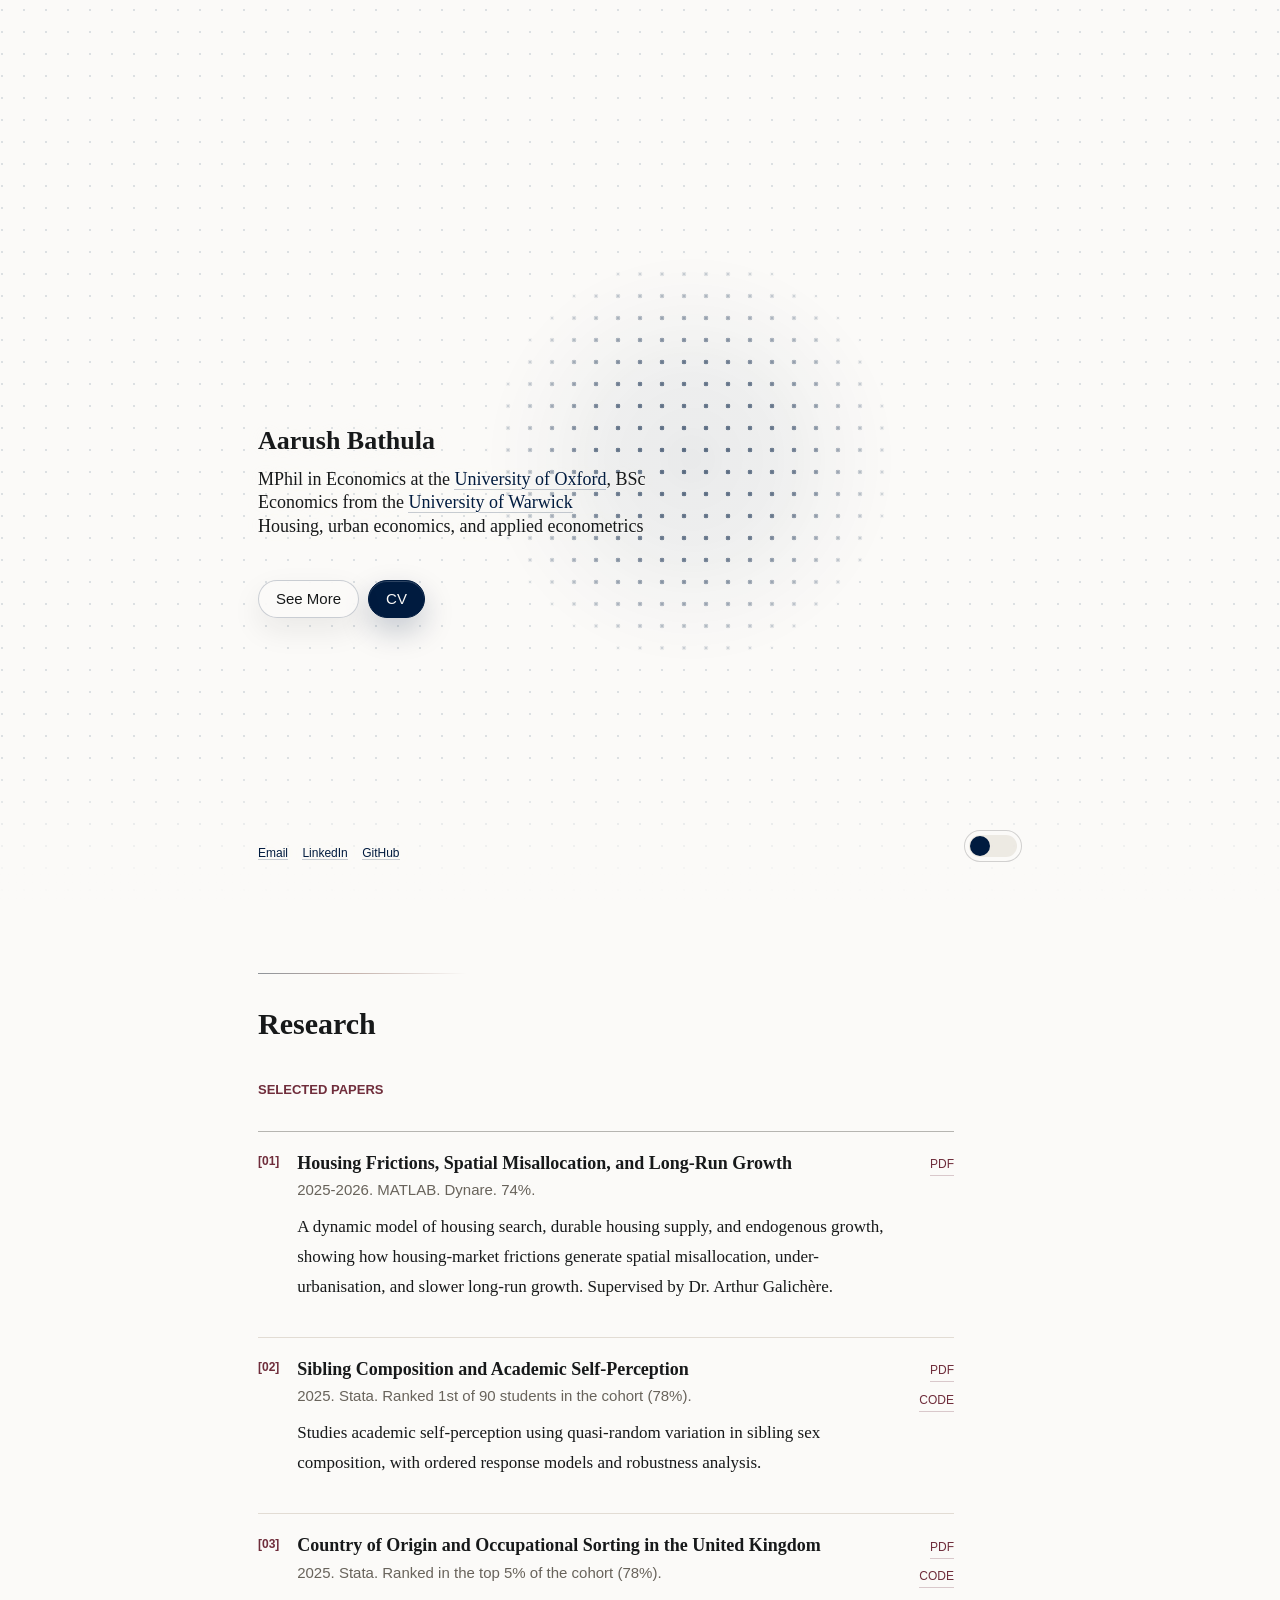
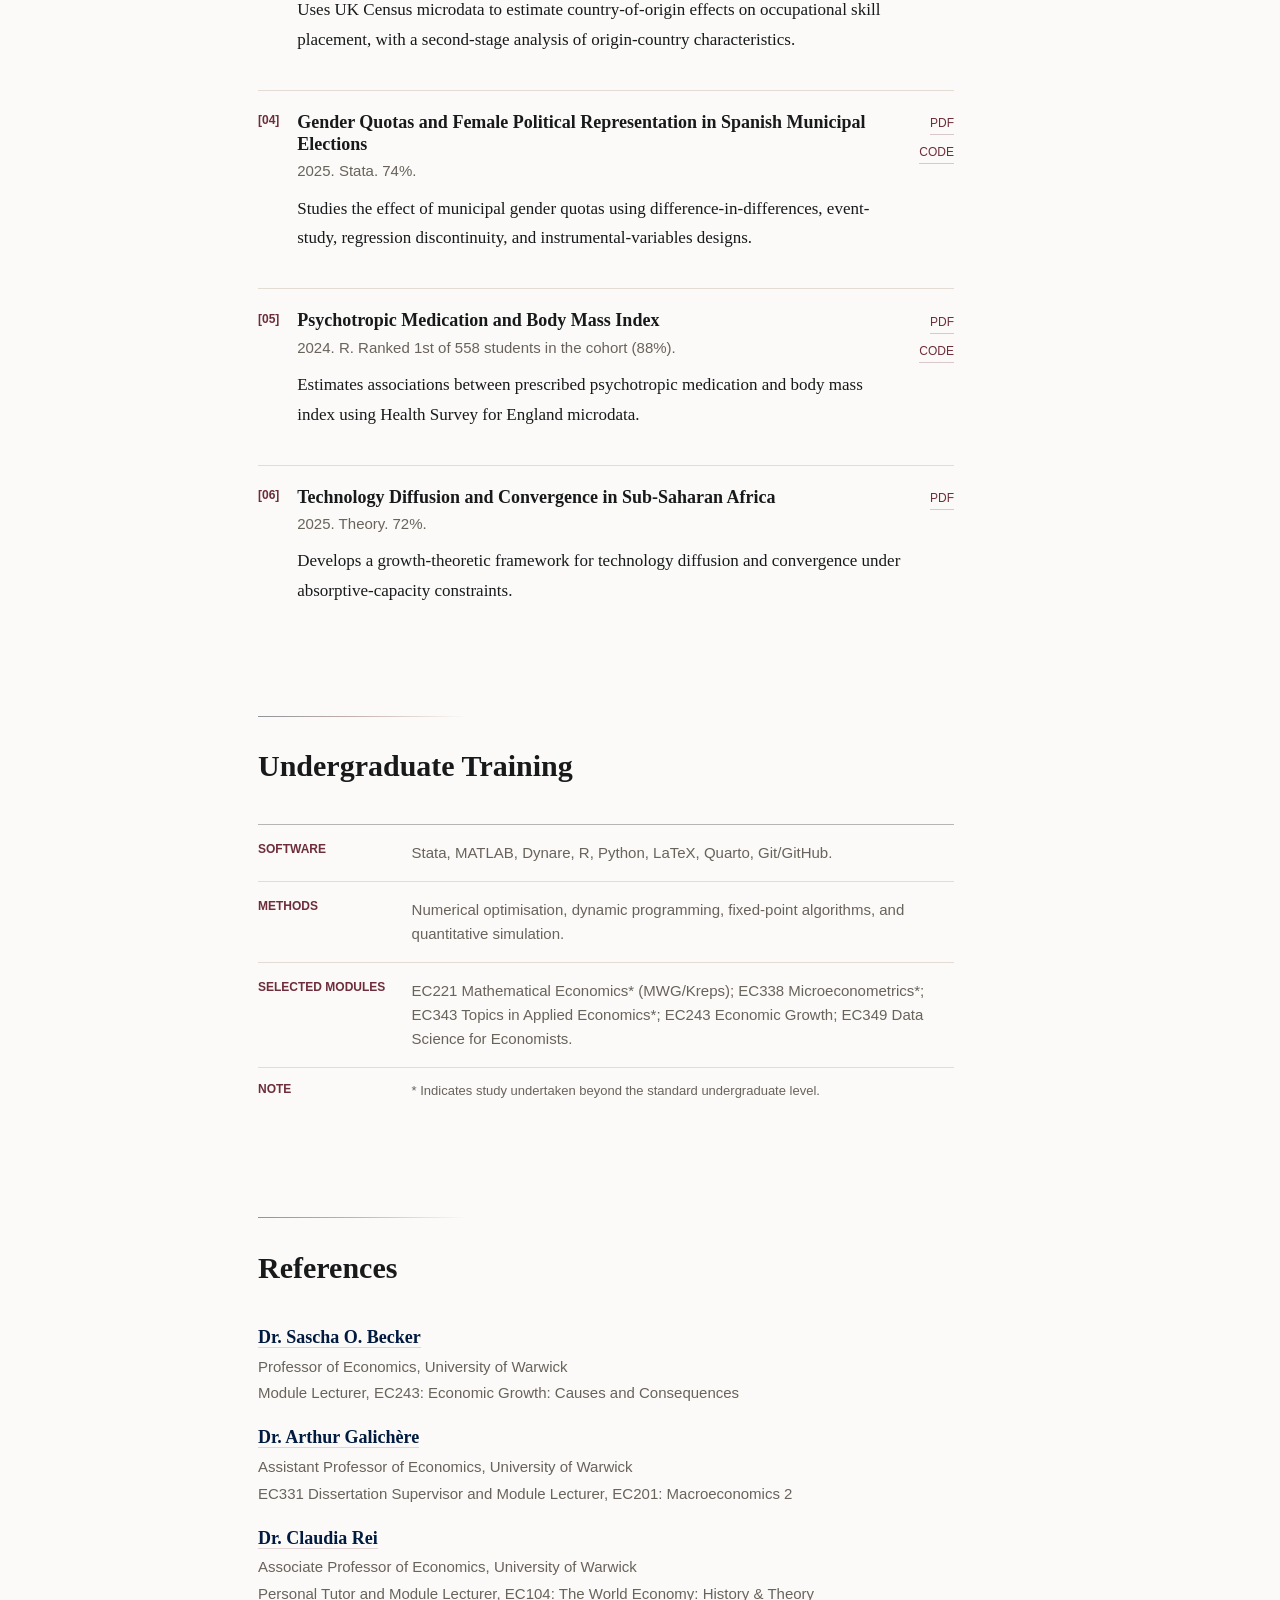
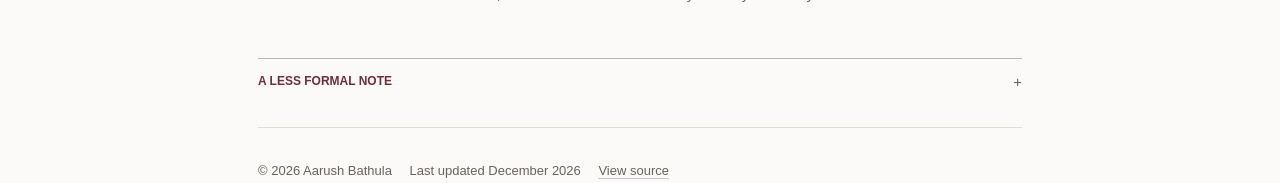
==== commit a4a049f6: "Move dissertation from work-in-progress to completed selected papers The EC331 dissertation is finis" ====
--- a/index.html
+++ b/index.html
@@ -63,22 +63,19 @@
     <section id="research" class="research-section" aria-labelledby="research-heading">
       <h2 id="research-heading">Research</h2>
 
-      <h3 id="work-in-progress-heading">Work In Progress</h3>
-      <div class="entry-list working-paper-index" role="list" aria-labelledby="work-in-progress-heading">
-        <article class="entry research-entry working-paper-entry" role="listitem" data-entry-type="working-paper" data-entry-number="WP 1">
-          <div class="entry-header">
-            <span class="entry-title">Housing Frictions, Spatial Misallocation, and Long-Run Growth</span>
-            <span class="entry-meta">2025-present. MATLAB. Dynare.</span>
-          </div>
-          <p>A dynamic model of housing search, durable housing supply, and endogenous growth, showing how housing-market frictions can generate spatial misallocation, under-urbanisation, and slower long-run growth.</p>
-          <p class="entry-note">Supervisor: Dr. Arthur Galichère</p>
-        </article>
-      </div>
-
       <h3 id="selected-papers-heading">Selected Papers</h3>
       <div class="compact-list paper-index citation-index" role="list" aria-labelledby="selected-papers-heading">
         <article class="compact-item research-entry paper-index-item" role="listitem" data-entry-type="selected-paper" data-citation-number="1" data-citation-label="[1]">
           <div class="compact-item-main">
+            <div class="compact-item-title">Housing Frictions, Spatial Misallocation, and Long-Run Growth</div>
+            <div class="compact-item-meta">2025-2026. MATLAB. Dynare. 74%.</div>
+          </div>
+          <p>A dynamic model of housing search, durable housing supply, and endogenous growth, showing how housing-market frictions generate spatial misallocation, under-urbanisation, and slower long-run growth. Supervised by Dr. Arthur Galichère.</p>
+          <div class="inline-links"><a href="assets/papers/housing-frictions/paper.pdf" type="application/pdf">pdf</a></div>
+        </article>
+
+        <article class="compact-item research-entry paper-index-item" role="listitem" data-entry-type="selected-paper" data-citation-number="2" data-citation-label="[2]">
+          <div class="compact-item-main">
             <div class="compact-item-title">Sibling Composition and Academic Self-Perception</div>
             <div class="compact-item-meta">2025. Stata. Ranked 1st of 90 students in the cohort (78%).</div>
           </div>
@@ -86,7 +83,7 @@
           <div class="inline-links"><a href="assets/papers/sibling-gender/paper.pdf" type="application/pdf">pdf</a><a href="https://github.com/aarushbathula/ec338-hbsc-belgium-flemish" target="_blank" rel="noopener noreferrer">code</a></div>
         </article>
 
-        <article class="compact-item research-entry paper-index-item" role="listitem" data-entry-type="selected-paper" data-citation-number="2" data-citation-label="[2]">
+        <article class="compact-item research-entry paper-index-item" role="listitem" data-entry-type="selected-paper" data-citation-number="3" data-citation-label="[3]">
           <div class="compact-item-main">
             <div class="compact-item-title">Country of Origin and Occupational Sorting in the United Kingdom</div>
             <div class="compact-item-meta">2025. Stata. Ranked in the top 5% of the cohort (78%).</div>
@@ -95,7 +92,7 @@
           <div class="inline-links"><a href="assets/papers/migrant-matching/paper.pdf" type="application/pdf">pdf</a><a href="https://github.com/aarushbathula/ec226-migration-skills-uk" target="_blank" rel="noopener noreferrer">code</a></div>
         </article>
 
-        <article class="compact-item research-entry paper-index-item" role="listitem" data-entry-type="selected-paper" data-citation-number="3" data-citation-label="[3]">
+        <article class="compact-item research-entry paper-index-item" role="listitem" data-entry-type="selected-paper" data-citation-number="4" data-citation-label="[4]">
           <div class="compact-item-main">
             <div class="compact-item-title">Gender Quotas and Female Political Representation in Spanish Municipal Elections</div>
             <div class="compact-item-meta">2025. Stata. 74%.</div>
@@ -104,7 +101,7 @@
           <div class="inline-links"><a href="assets/papers/spain-reform/paper.pdf" type="application/pdf">pdf</a><a href="https://github.com/aarushbathula/ec338-spain-reform" target="_blank" rel="noopener noreferrer">code</a></div>
         </article>
 
-        <article class="compact-item research-entry paper-index-item" role="listitem" data-entry-type="selected-paper" data-citation-number="4" data-citation-label="[4]">
+        <article class="compact-item research-entry paper-index-item" role="listitem" data-entry-type="selected-paper" data-citation-number="5" data-citation-label="[5]">
           <div class="compact-item-main">
             <div class="compact-item-title">Psychotropic Medication and Body Mass Index</div>
             <div class="compact-item-meta">2024. R. Ranked 1st of 558 students in the cohort (88%).</div>
@@ -113,7 +110,7 @@
           <div class="inline-links"><a href="assets/papers/mental-health-bmi/paper.pdf" type="application/pdf">pdf</a><a href="https://github.com/aarushbathula/ec124-meds-bmi" target="_blank" rel="noopener noreferrer">code</a></div>
         </article>
 
-        <article class="compact-item research-entry paper-index-item" role="listitem" data-entry-type="selected-paper" data-citation-number="5" data-citation-label="[5]">
+        <article class="compact-item research-entry paper-index-item" role="listitem" data-entry-type="selected-paper" data-citation-number="6" data-citation-label="[6]">
           <div class="compact-item-main">
             <div class="compact-item-title">Technology Diffusion and Convergence in Sub-Saharan Africa</div>
             <div class="compact-item-meta">2025. Theory. 72%.</div>
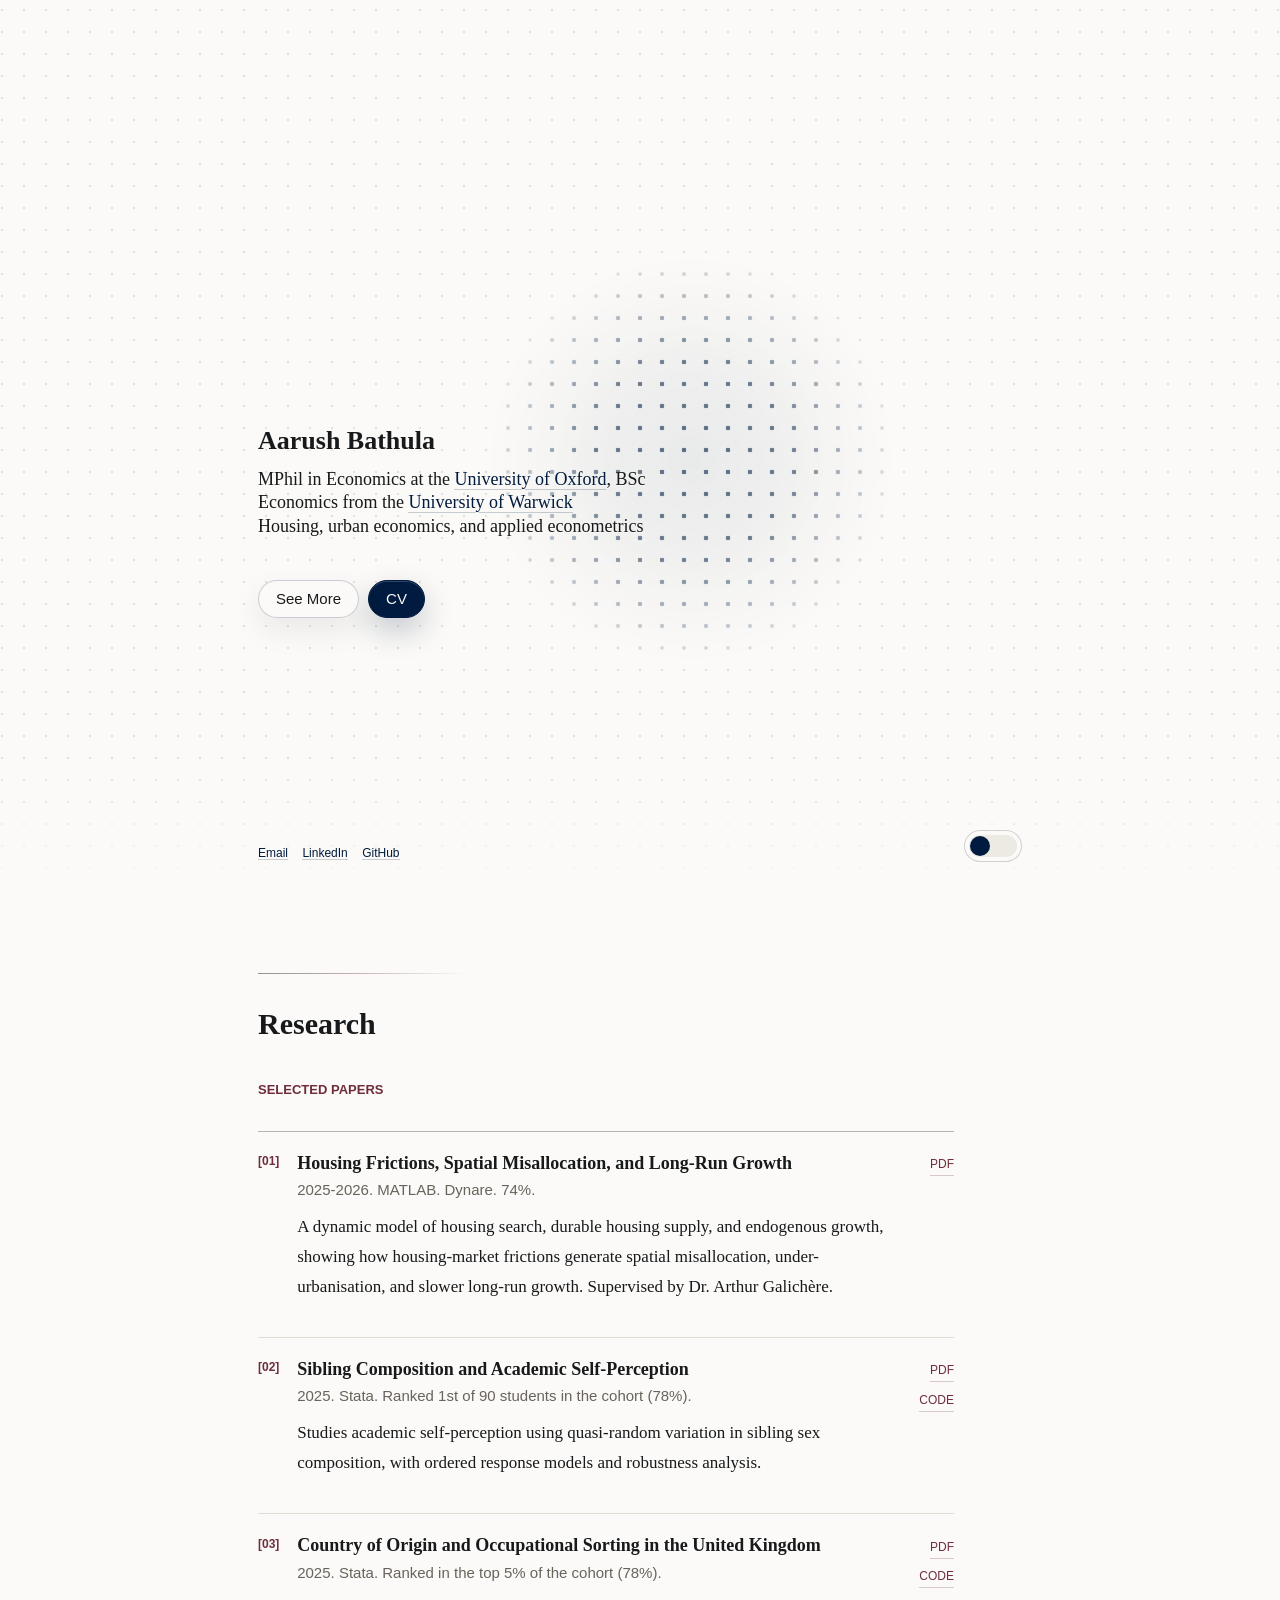
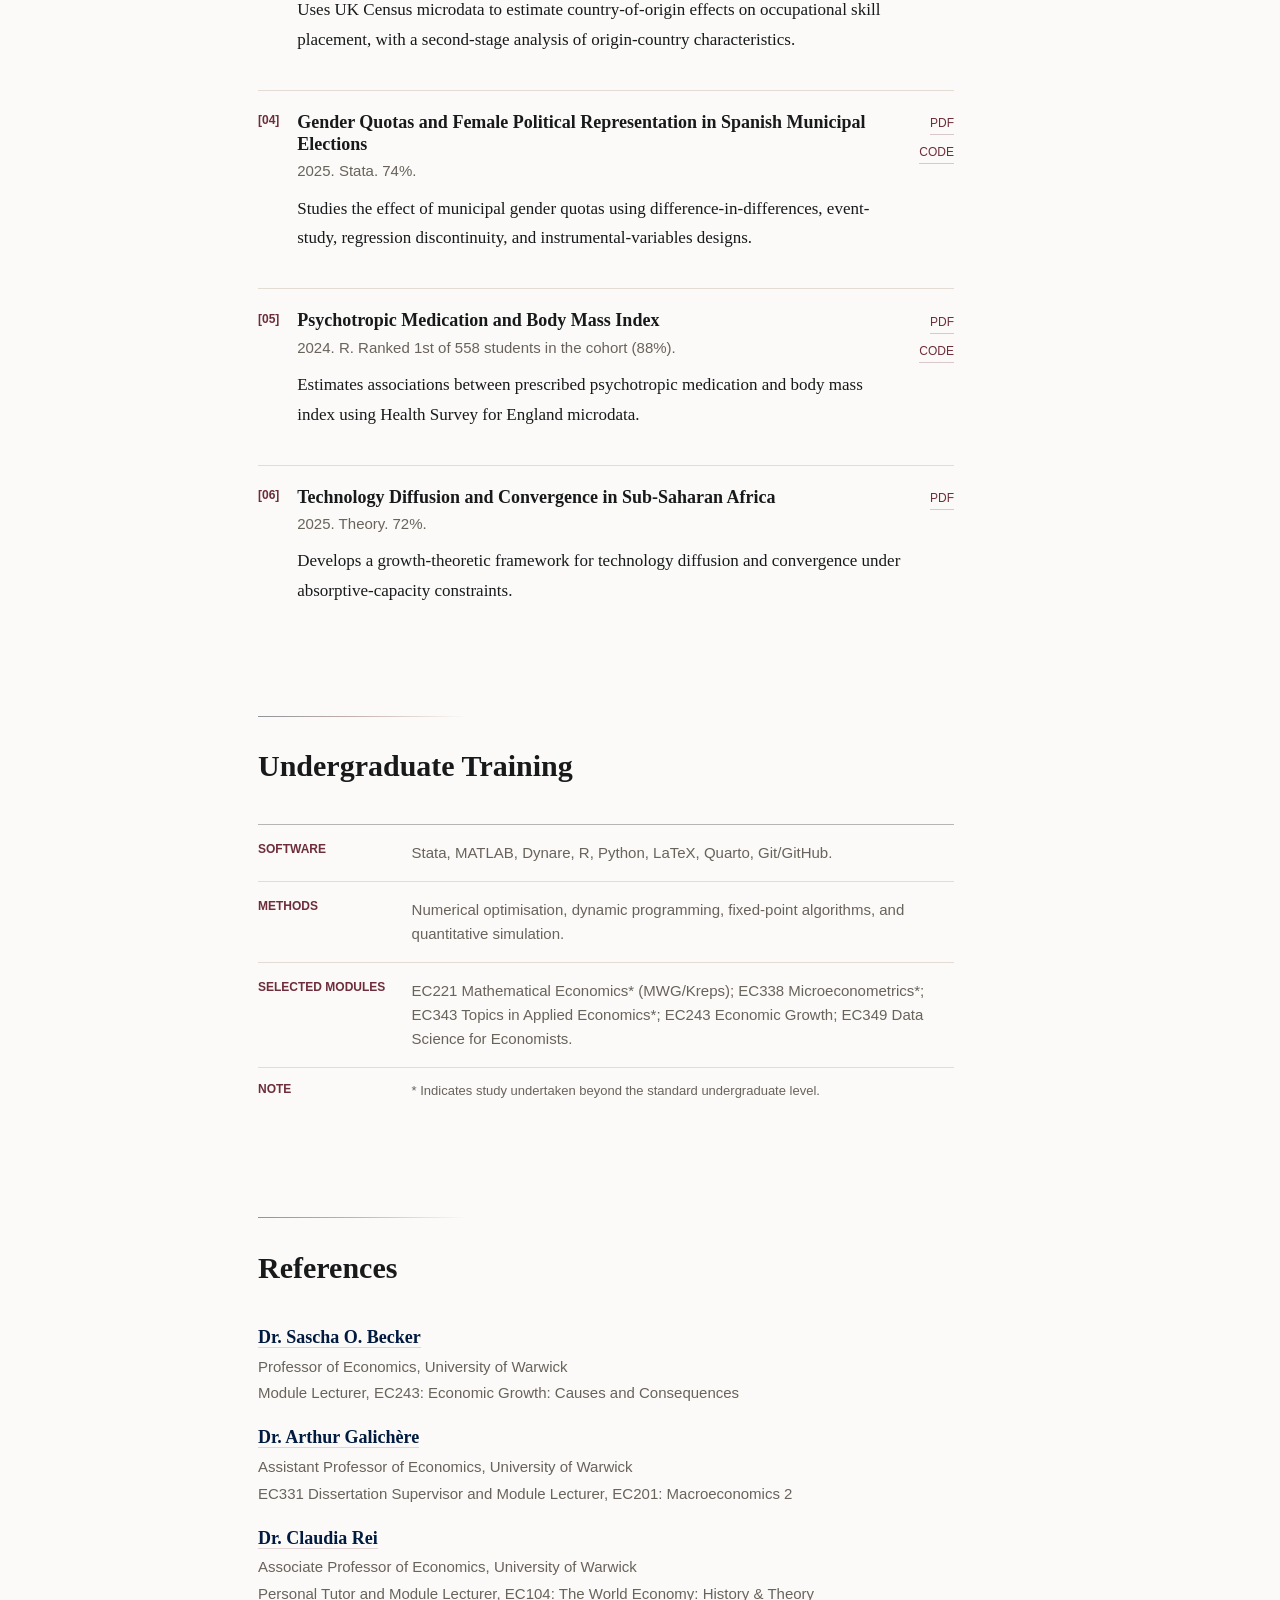
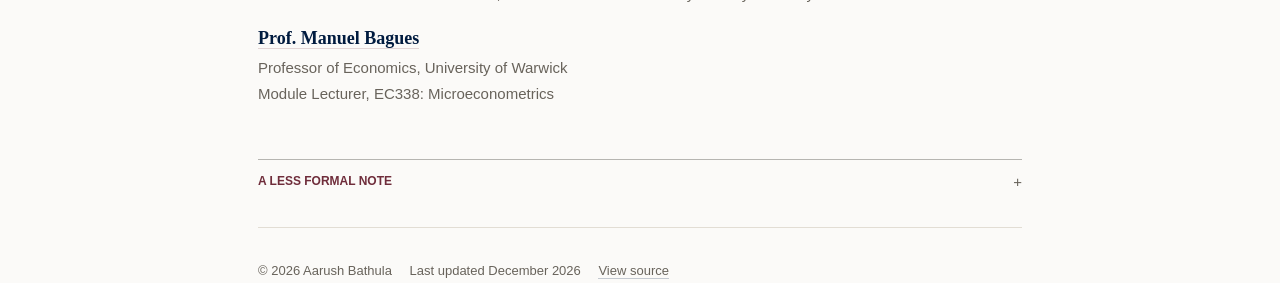
==== commit 21c99a26: "Add Prof. Manuel Bagues to references Include him alongside Becker, Galichère, and Rei to match the " ====
--- a/index.html
+++ b/index.html
@@ -171,6 +171,14 @@
             <span>Personal Tutor and Module Lecturer, EC104: The World Economy: History &amp; Theory</span>
           </div>
         </div>
+
+        <div class="reference-item">
+          <div class="reference-name"><a href="https://profiles.warwick.ac.uk/u4056476-manuel-bagues" target="_blank" rel="noopener noreferrer">Prof. Manuel Bagues</a></div>
+          <div class="reference-detail">
+            <span>Professor of Economics, University of Warwick</span>
+            <span>Module Lecturer, EC338: Microeconometrics</span>
+          </div>
+        </div>
       </div>
     </section>
 
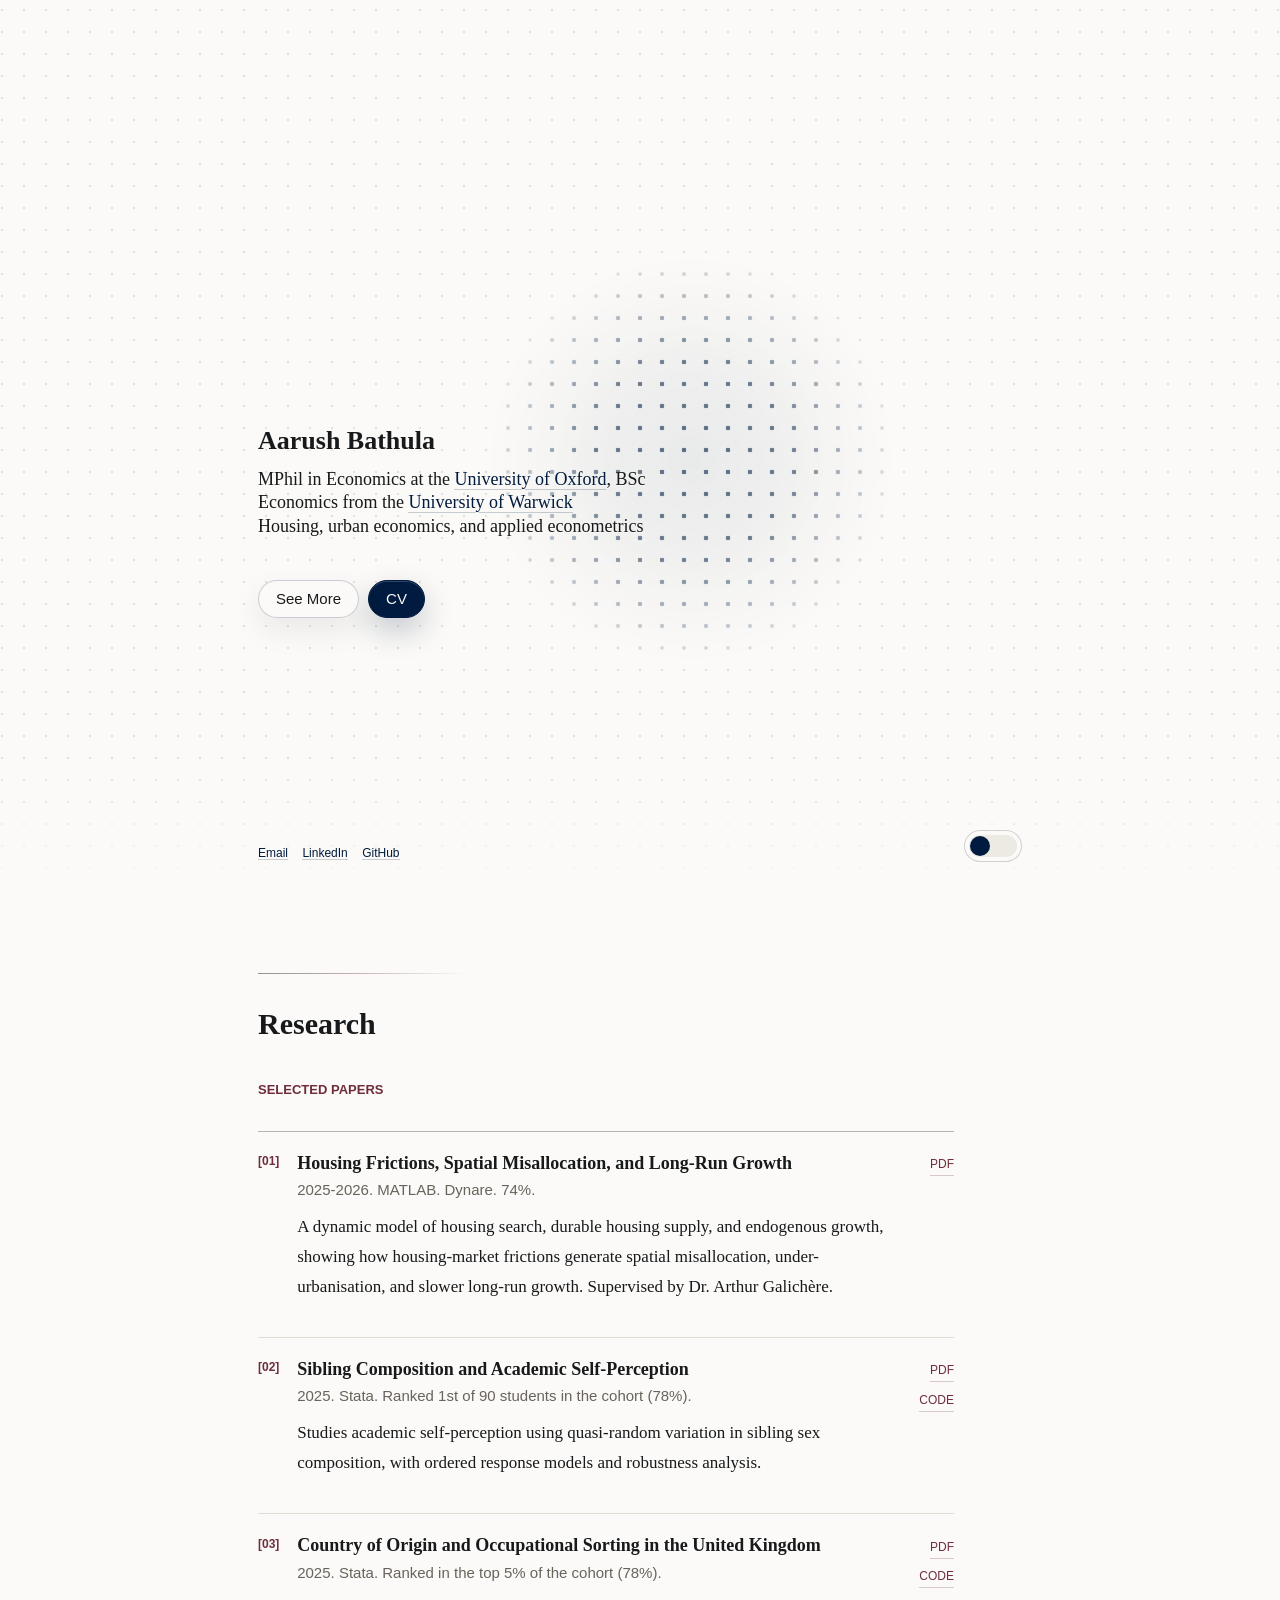
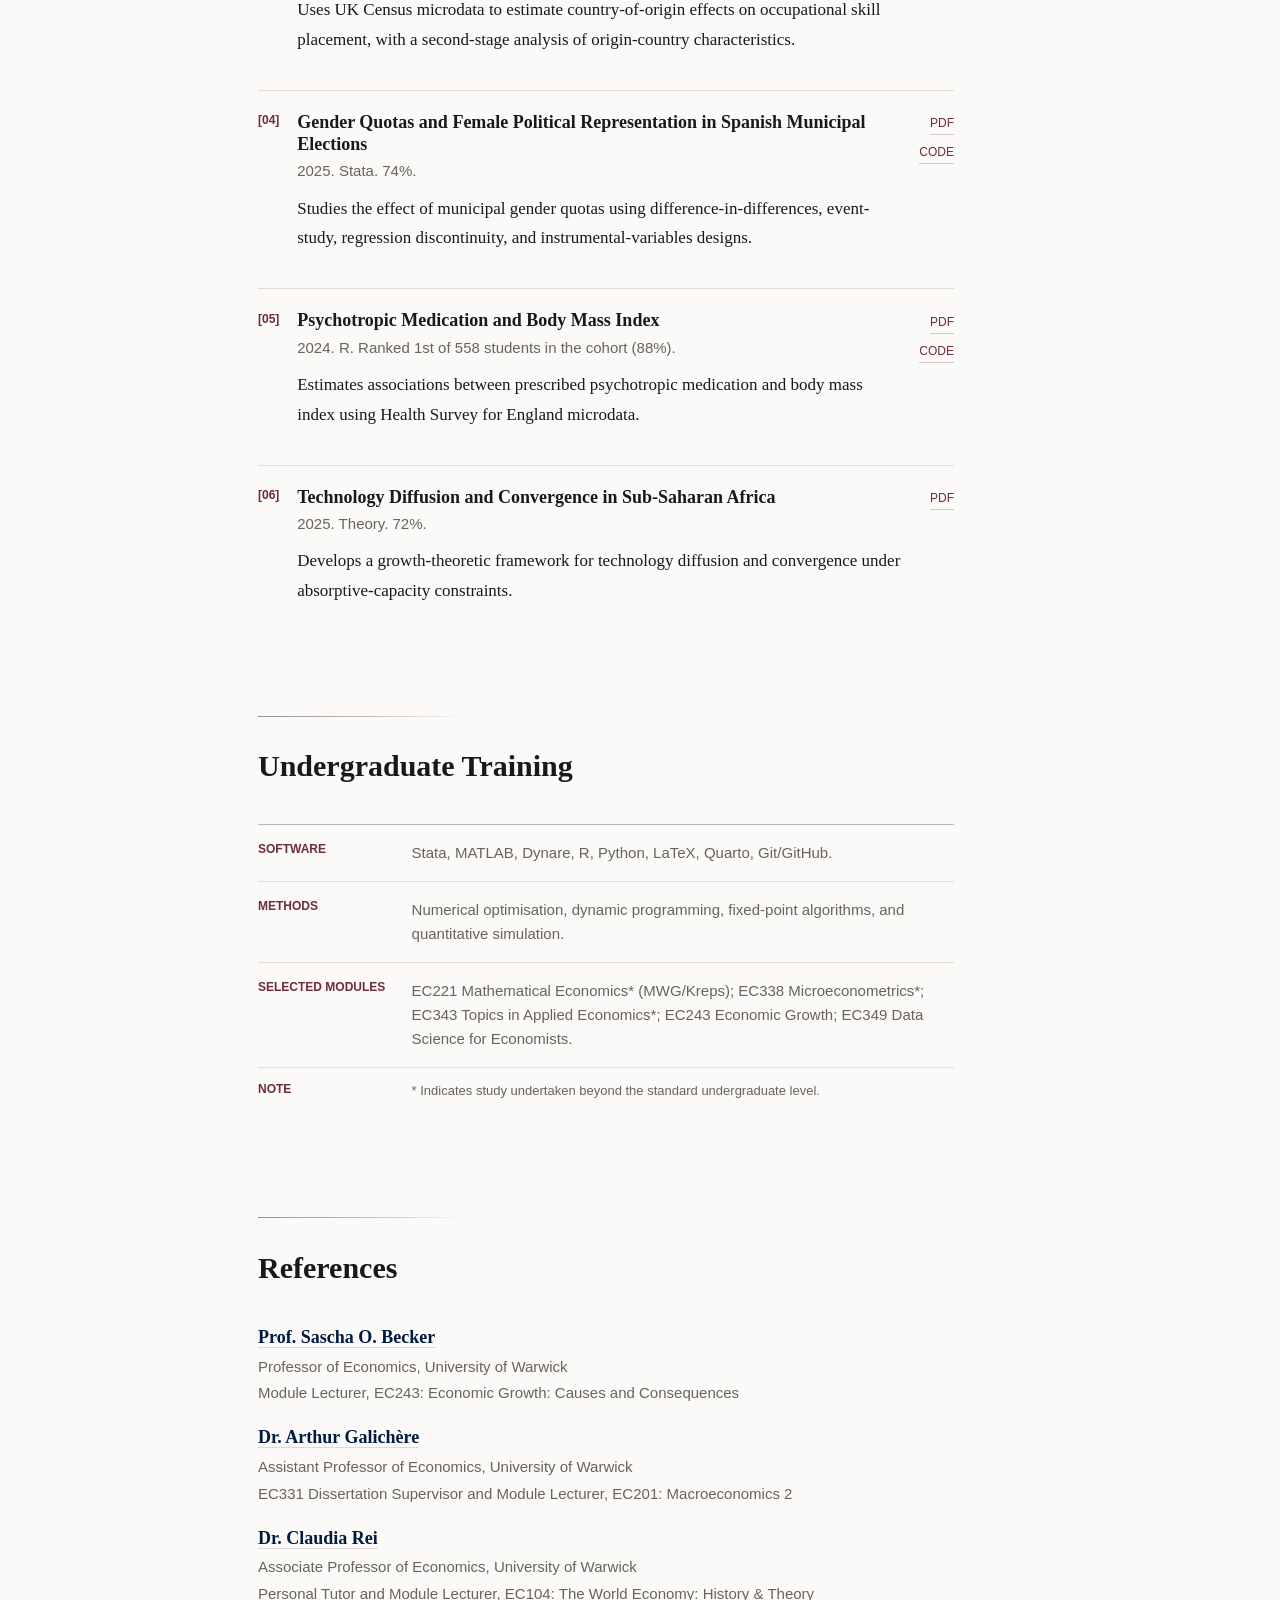
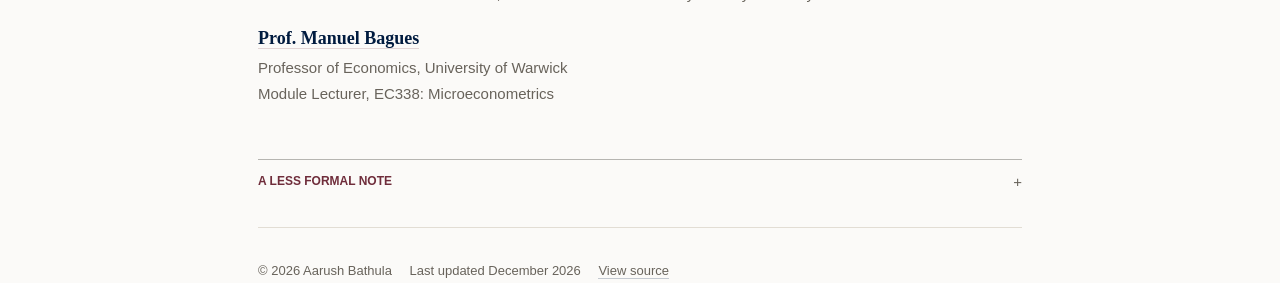
==== commit 64dad6a7: "Correct Sascha Becker's title to Prof." ====
--- a/index.html
+++ b/index.html
@@ -149,7 +149,7 @@
 
       <div class="reference-list">
         <div class="reference-item">
-          <div class="reference-name"><a href="https://profiles.warwick.ac.uk/ecsjag-sascha-becker" target="_blank" rel="noopener noreferrer">Dr. Sascha O. Becker</a></div>
+          <div class="reference-name"><a href="https://profiles.warwick.ac.uk/ecsjag-sascha-becker" target="_blank" rel="noopener noreferrer">Prof. Sascha O. Becker</a></div>
           <div class="reference-detail">
             <span>Professor of Economics, University of Warwick</span>
             <span>Module Lecturer, EC243: Economic Growth: Causes and Consequences</span>
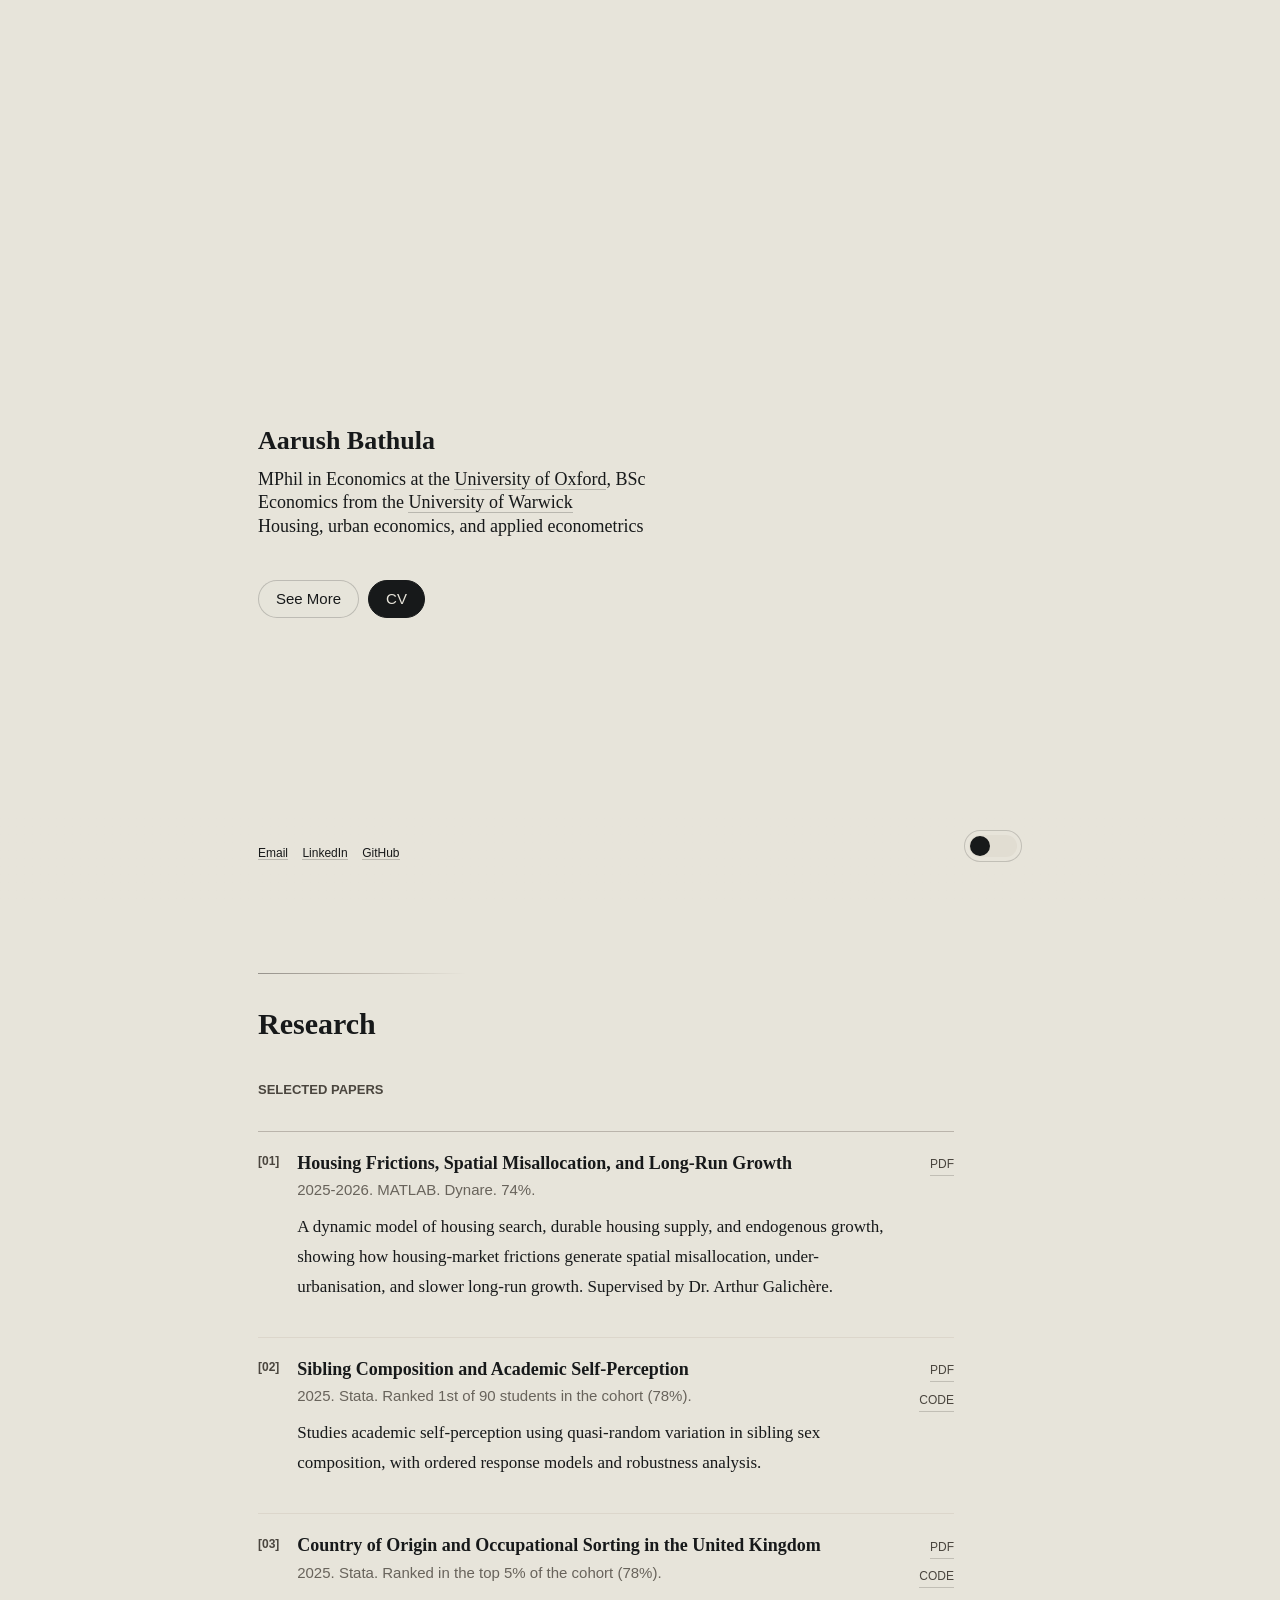
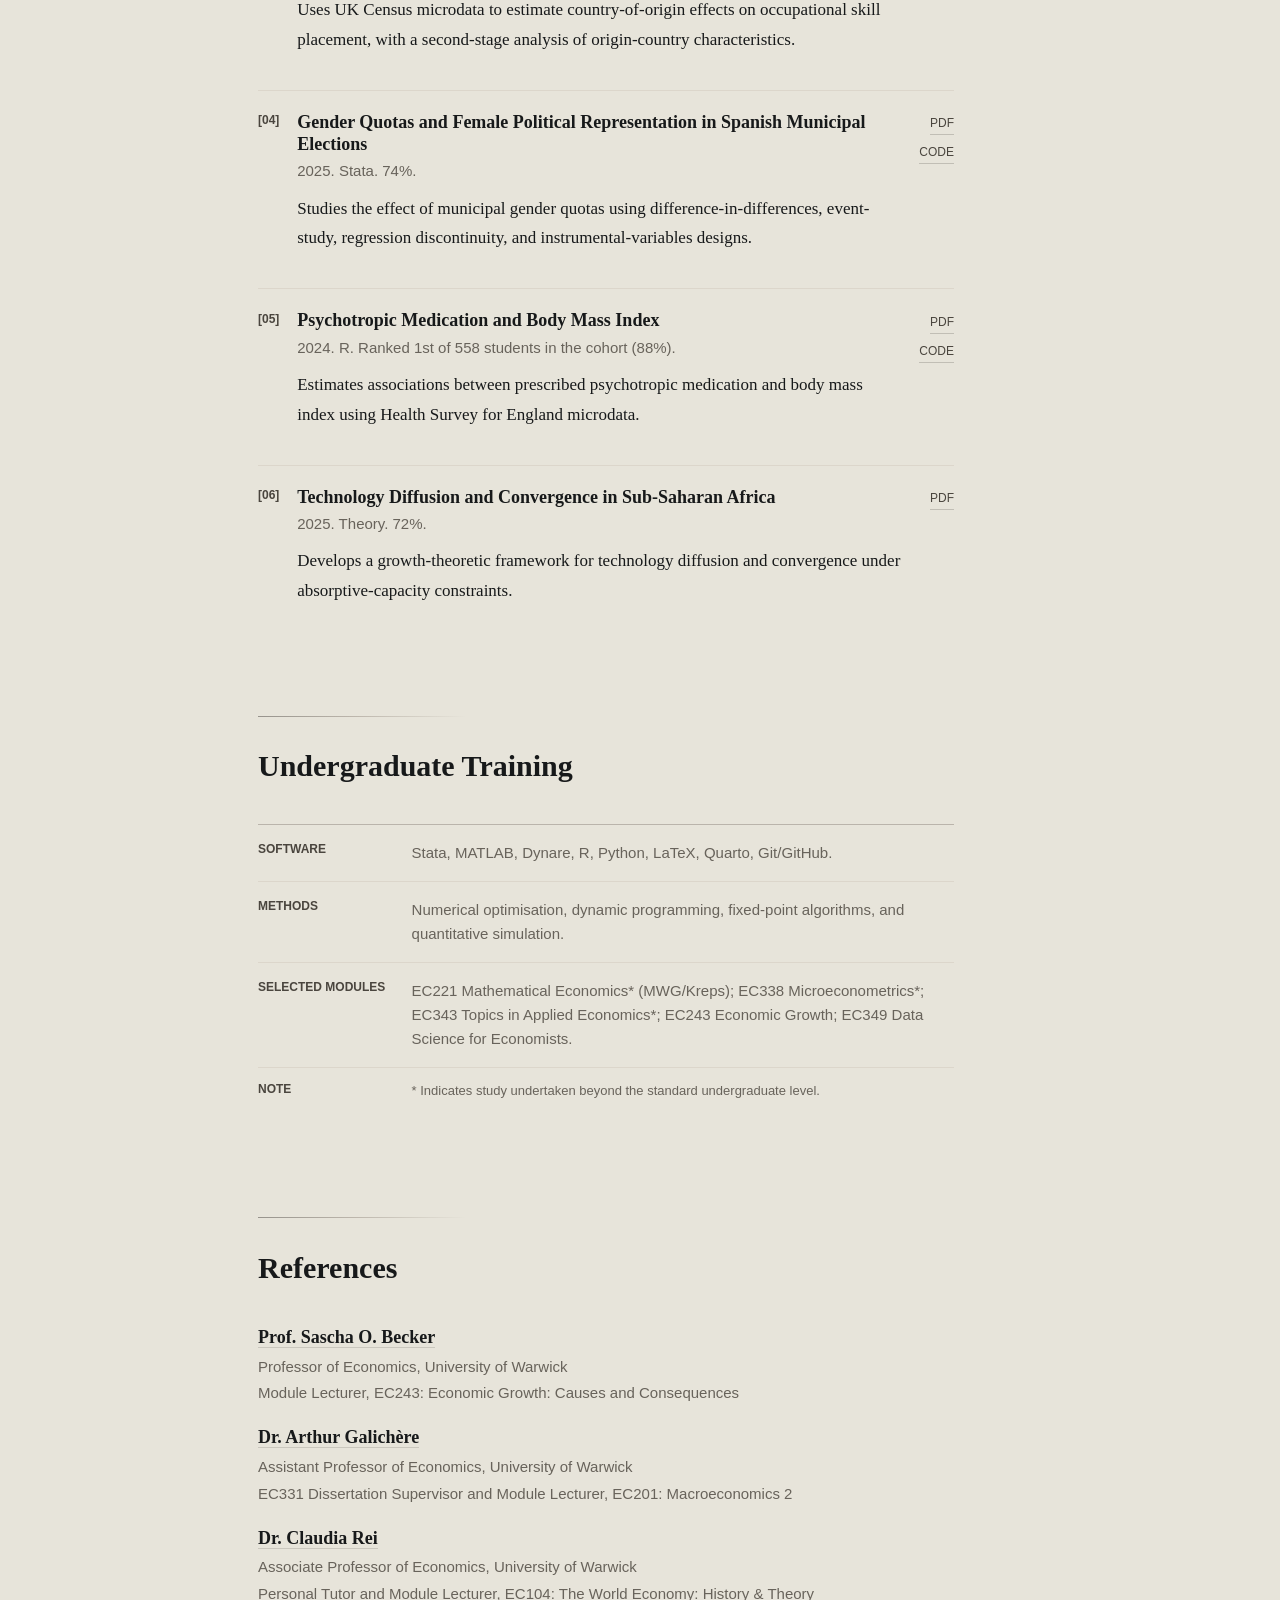
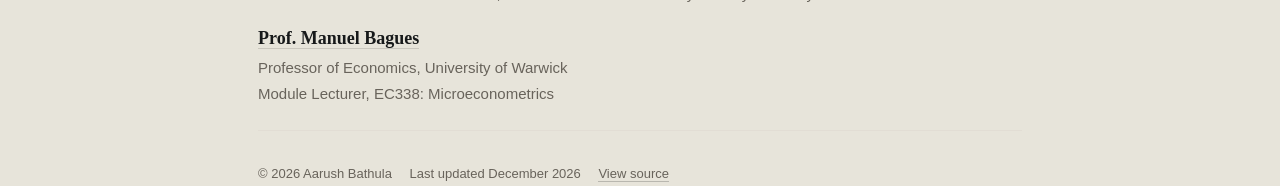
==== commit 48da7499: "Simplify homepage toward a quieter, monochrome academic style Removes the cursor-tracking dot-grid b" ====
--- a/index.html
+++ b/index.html
@@ -9,7 +9,7 @@
     name="description"
     content="Aarush Bathula is an incoming MPhil student in Economics at the University of Oxford and is interested in housing and urban economics, applied econometrics, and causal inference."
   />
-  <meta name="theme-color" content="#FFFFFF" />
+  <meta name="theme-color" content="#E7E4DA" />
   <meta name="color-scheme" content="light dark" />
   <meta property="og:type" content="website" />
   <meta property="og:title" content="Aarush Bathula | Economics, Oxford" />
@@ -26,7 +26,7 @@
       document.documentElement.classList.add("dark-mode");
     }
   </script>
-  <link rel="stylesheet" href="styles.css?v=20260817-oxford" />
+  <link rel="stylesheet" href="styles.css?v=20260904-mono" />
 </head>
 
 <body>
@@ -37,7 +37,6 @@
   </div>
   <button class="scroll-top" id="scroll-top" type="button" aria-label="Scroll to top" title="Scroll to top">↑</button>
   <header class="landing">
-    <div class="landing-field" aria-hidden="true"></div>
     <div class="landing-inner">
       <div class="intro landing-copy">
         <h1>Aarush Bathula</h1>
@@ -184,21 +183,6 @@
 
   </main>
 
-  <details class="personal-note">
-    <summary>A less formal note</summary>
-    <div class="personal-note-content">
-      <p>Most of this page is the academic version. A little less formally, I am usually thinking about:</p>
-      <ul class="personal-note-list">
-        <li>squeezing optimal amounts of micro and macronutrients into my meals, and solving the best Tesco meal deal</li>
-        <li>over-organising my workspace and life generally (cf. the full inventory of my material belongings)</li>
-        <li>history, politics, and biographies of people with unusually interesting lives and questionable decision trees</li>
-        <li>needlessly elaborate statistical analysis of sports I watch, just for my teams to lose miserably once again</li>
-        <li>mathematical models of urbanisation on Coruscant, including optimal underworld regulation policy</li>
-        <li>the daily dilemma of choosing which white T-shirt to wear (with an appropriate F-91W colourway)</li>
-      </ul>
-    </div>
-  </details>
-
   <footer>
     <p>&copy; <time id="copyright-year"></time> Aarush Bathula</p>
     <p>Last updated <time id="last-updated"></time></p>
@@ -330,69 +314,6 @@
         window.scrollTo({ top: 0, behavior: prefersReducedMotion ? "auto" : "smooth" });
       });
     }
-
-    if (
-      landing &&
-      window.matchMedia("(pointer: fine)").matches &&
-      !window.matchMedia("(prefers-reduced-motion: reduce)").matches
-    ) {
-      const copyBlocks = Array.from(landing.querySelectorAll(".landing-copy"));
-      const pointer = { currentX: 54, currentY: 51, targetX: 54, targetY: 51, currentStrength: 1, targetStrength: 1 };
-      let pointerFrame = null;
-
-      function getDistanceFromCopy(clientX, clientY) {
-        return copyBlocks.reduce((nearestDistance, copyBlock) => {
-          const rect = copyBlock.getBoundingClientRect();
-          const dx = Math.max(rect.left - clientX, 0, clientX - rect.right);
-          const dy = Math.max(rect.top - clientY, 0, clientY - rect.bottom);
-
-          return Math.min(nearestDistance, Math.hypot(dx, dy));
-        }, Infinity);
-      }
-
-      function getDotStrength(distance) {
-        const quietDistance = 18;
-        const fullDistance = 170;
-        const progress = Math.min(Math.max((distance - quietDistance) / (fullDistance - quietDistance), 0), 1);
-        const easedProgress = progress * progress * (3 - 2 * progress);
-
-        return 0.28 + easedProgress * 0.72;
-      }
-
-      function setPointerTarget(event) {
-        const rect = landing.getBoundingClientRect();
-        pointer.targetX = Math.min(Math.max(((event.clientX - rect.left) / rect.width) * 100, 0), 100);
-        pointer.targetY = Math.min(Math.max(((event.clientY - rect.top) / rect.height) * 100, 0), 100);
-        pointer.targetStrength = getDotStrength(getDistanceFromCopy(event.clientX, event.clientY));
-
-        if (!pointerFrame) {
-          pointerFrame = requestAnimationFrame(updatePointerGlow);
-        }
-      }
-
-      function updatePointerGlow() {
-        pointer.currentX += (pointer.targetX - pointer.currentX) * 0.16;
-        pointer.currentY += (pointer.targetY - pointer.currentY) * 0.16;
-
-        landing.style.setProperty("--cursor-x", `${pointer.currentX}%`);
-        landing.style.setProperty("--cursor-y", `${pointer.currentY}%`);
-        pointer.currentStrength += (pointer.targetStrength - pointer.currentStrength) * 0.22;
-        landing.style.setProperty("--dot-strength", pointer.currentStrength.toFixed(3));
-
-        if (
-          Math.abs(pointer.targetX - pointer.currentX) > 0.03 ||
-          Math.abs(pointer.targetY - pointer.currentY) > 0.03 ||
-          Math.abs(pointer.targetStrength - pointer.currentStrength) > 0.003
-        ) {
-          pointerFrame = requestAnimationFrame(updatePointerGlow);
-        } else {
-          pointerFrame = null;
-        }
-      }
-
-      landing.addEventListener("pointermove", setPointerTarget);
-    }
-
   </script>
 </body>
 </html>
--- a/styles.css
+++ b/styles.css
@@ -1,21 +1,20 @@
 :root {
-  --bg: #fbfaf8;
+  --bg: #e7e4da;
   --text: #17191a;
   --text-secondary: #68635b;
-  --link: #001b3f;
-  --link-hover: #00122d;
-  --accent: #6f2d3b;
-  --accent-hover: #572130;
+  --link: #17191a;
+  --link-hover: #000000;
+  --accent: #4a453e;
+  --accent-hover: #302c27;
   --border: #e2ddd4;
   --rule: #d9d2c7;
   --rule-strong: #c8bbaa;
-  --selection: #d8c9ce;
+  --selection: #dcd6c9;
   --page-width: 43.5rem;
   --measure: 38rem;
   --section-gap: 5.85rem;
   --section-inner-gap: 2.05rem;
   --item-gap: 0.64rem;
-  --utility-letter-spacing: 0;
   --meta-font: "Avenir Next", Avenir, "Helvetica Neue", Helvetica, Arial, sans-serif;
   --surface: color-mix(in srgb, var(--bg) 95%, var(--link) 5%);
   --scroll-track: color-mix(in srgb, var(--rule) 76%, transparent);
@@ -23,27 +22,24 @@
 }
 
 html.dark-mode {
-  --bg: #111418;
+  --bg: #1b1917;
   --text: #e8e3d8;
   --text-secondary: #b9b0a1;
-  --link: #b4c9df;
-  --link-hover: #d8e4f0;
-  --accent: #bd8792;
-  --accent-hover: #d6a0aa;
+  --link: #e8e3d8;
+  --link-hover: #ffffff;
+  --accent: #a39c8d;
+  --accent-hover: #c2bcae;
   --border: #302d29;
   --rule: #464038;
   --rule-strong: #5a5147;
-  --selection: #4c3a40;
+  --selection: #423d35;
   --surface: color-mix(in srgb, var(--bg) 90%, var(--link) 10%);
   --scroll-track: color-mix(in srgb, var(--rule) 88%, transparent);
   --scroll-fill: color-mix(in srgb, var(--link) 68%, transparent);
 }
 
 html.dark-mode .landing {
-  --landing-bg: #111418;
-  --dot-base: rgba(232, 227, 216, 0.12);
-  --dot-active: rgb(180 201 223 / calc(0.52 * var(--dot-strength)));
-  --halo: rgb(180 201 223 / calc(0.07 * var(--dot-strength)));
+  --landing-bg: #1b1917;
 }
 
 * { box-sizing: border-box; margin: 0; padding: 0; }
@@ -129,21 +125,18 @@
   line-height: 1;
   opacity: 0;
   pointer-events: none;
-  transform: translateY(0.35rem);
-  transition: background-color 0.2s ease, border-color 0.2s ease, color 0.2s ease, opacity 0.2s ease, transform 0.2s ease;
+  transition: background-color 0.2s ease, border-color 0.2s ease, color 0.2s ease, opacity 0.2s ease;
 }
 
 .scroll-top.is-visible {
   opacity: 1;
   pointer-events: auto;
-  transform: translateY(0);
 }
 
 .scroll-top:hover {
   border-color: color-mix(in srgb, var(--link) 28%, transparent);
   background: color-mix(in srgb, var(--bg) 92%, var(--link) 3%);
   color: var(--link-hover);
-  transform: translateY(-1px);
 }
 
 body,
@@ -212,13 +205,7 @@
 ul { list-style: none; }
 
 .landing {
-  --cursor-x: 54%;
-  --cursor-y: 51%;
-  --dot-strength: 1;
   --landing-bg: var(--bg);
-  --dot-base: rgba(0, 33, 71, 0.12);
-  --dot-active: rgb(0 27 63 / calc(0.58 * var(--dot-strength)));
-  --halo: rgb(0 27 63 / calc(0.07 * var(--dot-strength)));
   position: relative;
   width: 100%;
   min-height: 100vh;
@@ -241,36 +228,6 @@
   background: linear-gradient(to bottom, transparent, color-mix(in srgb, var(--bg) 0%, transparent) 28%, var(--bg) 100%);
 }
 
-.landing-field {
-  position: absolute;
-  inset: 0;
-  z-index: 0;
-}
-
-.landing-field::before,
-.landing-field::after {
-  content: "";
-  position: absolute;
-  inset: 0;
-  pointer-events: none;
-}
-
-.landing-field::before {
-  background-image: radial-gradient(circle, var(--dot-base) 1px, transparent 1.35px);
-  background-position: center;
-  background-size: 22px 22px;
-}
-
-.landing-field::after {
-  background-image:
-    radial-gradient(34rem 34rem at var(--cursor-x) var(--cursor-y), var(--halo), transparent 68%),
-    radial-gradient(circle, var(--dot-active) 2.2px, transparent 2.6px);
-  background-position: 0 0, center;
-  background-size: auto, 22px 22px;
-  mask-image: radial-gradient(18rem 18rem at var(--cursor-x) var(--cursor-y), #000 0%, rgba(0, 0, 0, 0.88) 34%, transparent 72%);
-  -webkit-mask-image: radial-gradient(18rem 18rem at var(--cursor-x) var(--cursor-y), #000 0%, rgba(0, 0, 0, 0.88) 34%, transparent 72%);
-}
-
 .landing-inner {
   position: relative;
   z-index: 2;
@@ -295,12 +252,6 @@
 
   html {
     scroll-behavior: auto;
-  }
-
-  .landing-button:hover,
-  #theme-toggle:hover,
-  .scroll-top:hover {
-    transform: none;
   }
 }
 
@@ -344,13 +295,12 @@
   overflow: hidden;
   padding: 0;
   box-shadow: none;
-  transition: background-color 0.2s ease, border-color 0.2s ease, transform 0.2s ease;
+  transition: background-color 0.2s ease, border-color 0.2s ease;
 }
 
 #theme-toggle:hover {
   border-color: color-mix(in srgb, var(--link) 28%, transparent);
   background: color-mix(in srgb, var(--bg) 92%, var(--link) 3%);
-  transform: translateY(-1px);
 }
 
 #theme-toggle::before {
@@ -405,14 +355,6 @@
   z-index: 1;
 }
 
-.landing-copy h1,
-.landing-copy .lede,
-.landing-copy .contacts {
-  text-shadow:
-    0 1px 0 var(--bg),
-    0 0 16px color-mix(in srgb, var(--bg) 86%, transparent);
-}
-
 .landing h1 {
   font-size: 26px;
   line-height: 1.08;
@@ -451,39 +393,24 @@
   font-size: 15px;
   line-height: 1;
   border: 1px solid color-mix(in srgb, var(--link) 20%, transparent);
-  box-shadow:
-    0 12px 30px rgba(26, 26, 26, 0.08),
-    inset 0 1px 0 color-mix(in srgb, var(--bg) 88%, transparent);
-  transition: background-color 0.2s ease, border-color 0.2s ease, box-shadow 0.2s ease, color 0.2s ease, transform 0.2s ease;
-}
-
-.landing-button:hover {
-  transform: translateY(-1px);
+  transition: background-color 0.2s ease, border-color 0.2s ease, color 0.2s ease;
 }
 
 .landing-button-primary {
   color: var(--bg);
   background: var(--link);
   border-color: var(--link);
-  box-shadow:
-    0 13px 30px color-mix(in srgb, var(--link) 22%, transparent),
-    inset 0 1px 0 rgba(255, 255, 255, 0.18);
 }
 
 .landing-button-primary:hover {
   color: var(--bg);
   border-color: var(--link-hover);
   background: var(--link-hover);
-  box-shadow:
-    0 15px 34px color-mix(in srgb, var(--link-hover) 24%, transparent),
-    inset 0 1px 0 rgba(255, 255, 255, 0.2);
 }
 
 .landing-button-secondary {
   color: var(--text);
   background: color-mix(in srgb, var(--bg) 72%, transparent);
-  -webkit-backdrop-filter: blur(10px);
-  backdrop-filter: blur(10px);
 }
 
 .landing-button-secondary:hover {
@@ -616,6 +543,7 @@
   font-size: 15px;
   line-height: 1.6;
   letter-spacing: 0;
+  font-variant-numeric: tabular-nums;
 }
 
 .entry p:last-child { margin-bottom: 0; }
@@ -639,7 +567,6 @@
   font-size: 12px;
   margin-top: 0.1rem;
   text-transform: uppercase;
-  letter-spacing: var(--utility-letter-spacing);
 }
 
 .entry-links a,
@@ -809,80 +736,6 @@
 
 .reference-detail span {
   display: block;
-}
-
-.personal-note {
-  width: min(calc(100% - 68px), calc(var(--page-width) + 68px));
-  margin: calc(var(--section-gap) * 0.55) auto 0;
-  border-top: 1px solid color-mix(in srgb, var(--link) 16%, var(--rule));
-}
-
-.personal-note summary {
-  display: flex;
-  align-items: center;
-  justify-content: space-between;
-  gap: 1rem;
-  padding: 0.85rem 0;
-  color: var(--accent);
-  cursor: pointer;
-  font-family: var(--meta-font);
-  font-size: 12px;
-  font-weight: 650;
-  line-height: 1.45;
-  list-style: none;
-  text-transform: uppercase;
-}
-
-.personal-note summary::-webkit-details-marker {
-  display: none;
-}
-
-.personal-note summary::after {
-  content: "+";
-  color: var(--text-secondary);
-  font-size: 15px;
-  font-weight: 400;
-  line-height: 1;
-}
-
-.personal-note[open] summary::after {
-  content: "−";
-}
-
-.personal-note-content {
-  display: grid;
-  gap: 0.7rem;
-  padding: 0 0 1rem;
-}
-
-.personal-note-content p {
-  margin-bottom: 0;
-  color: var(--text);
-  font-family: var(--meta-font);
-  font-size: 15px;
-  line-height: 1.65;
-}
-
-.personal-note-list {
-  display: grid;
-  gap: 0.35rem;
-  color: var(--text-secondary);
-  font-family: var(--meta-font);
-  font-size: 15px;
-  line-height: 1.55;
-  list-style: none;
-}
-
-.personal-note-list li {
-  position: relative;
-  padding-left: 1rem;
-}
-
-.personal-note-list li::before {
-  content: "–";
-  position: absolute;
-  left: 0;
-  color: var(--accent);
 }
 
 footer {
@@ -949,11 +802,6 @@
   .landing {
     min-height: 100svh;
     margin-bottom: 0;
-    --dot-base: rgba(0, 33, 71, 0.1);
-  }
-
-  .landing-field::after {
-    display: none;
   }
 
   .landing-inner,
@@ -1098,11 +946,6 @@
   .compact-item-title,
   .reference-name {
     font-size: 17px;
-  }
-
-  .personal-note {
-    width: min(calc(100% - 44px), var(--page-width));
-    margin-top: 3rem;
   }
 }
 
@@ -1131,7 +974,6 @@
 
   .scroll-progress,
   .scroll-top,
-  .landing-field,
   #theme-toggle,
   .landing::after {
     display: none !important;
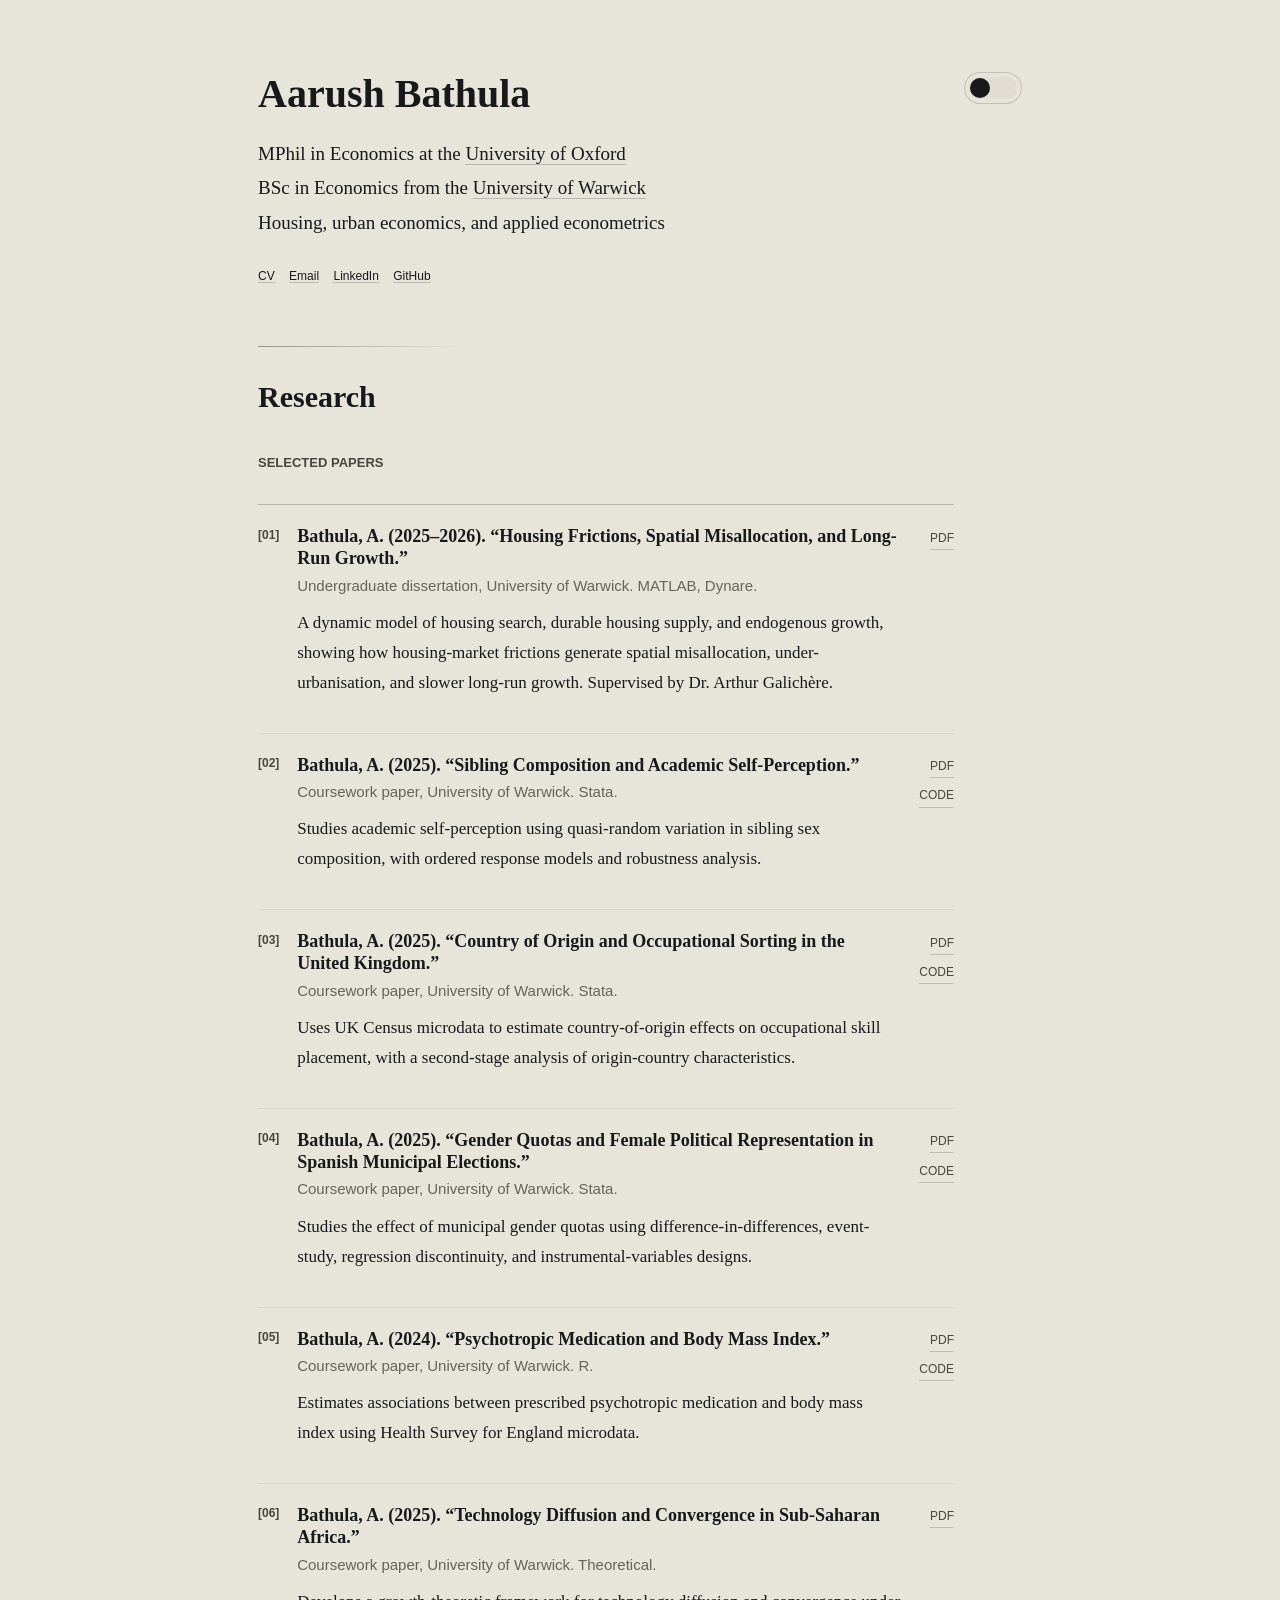
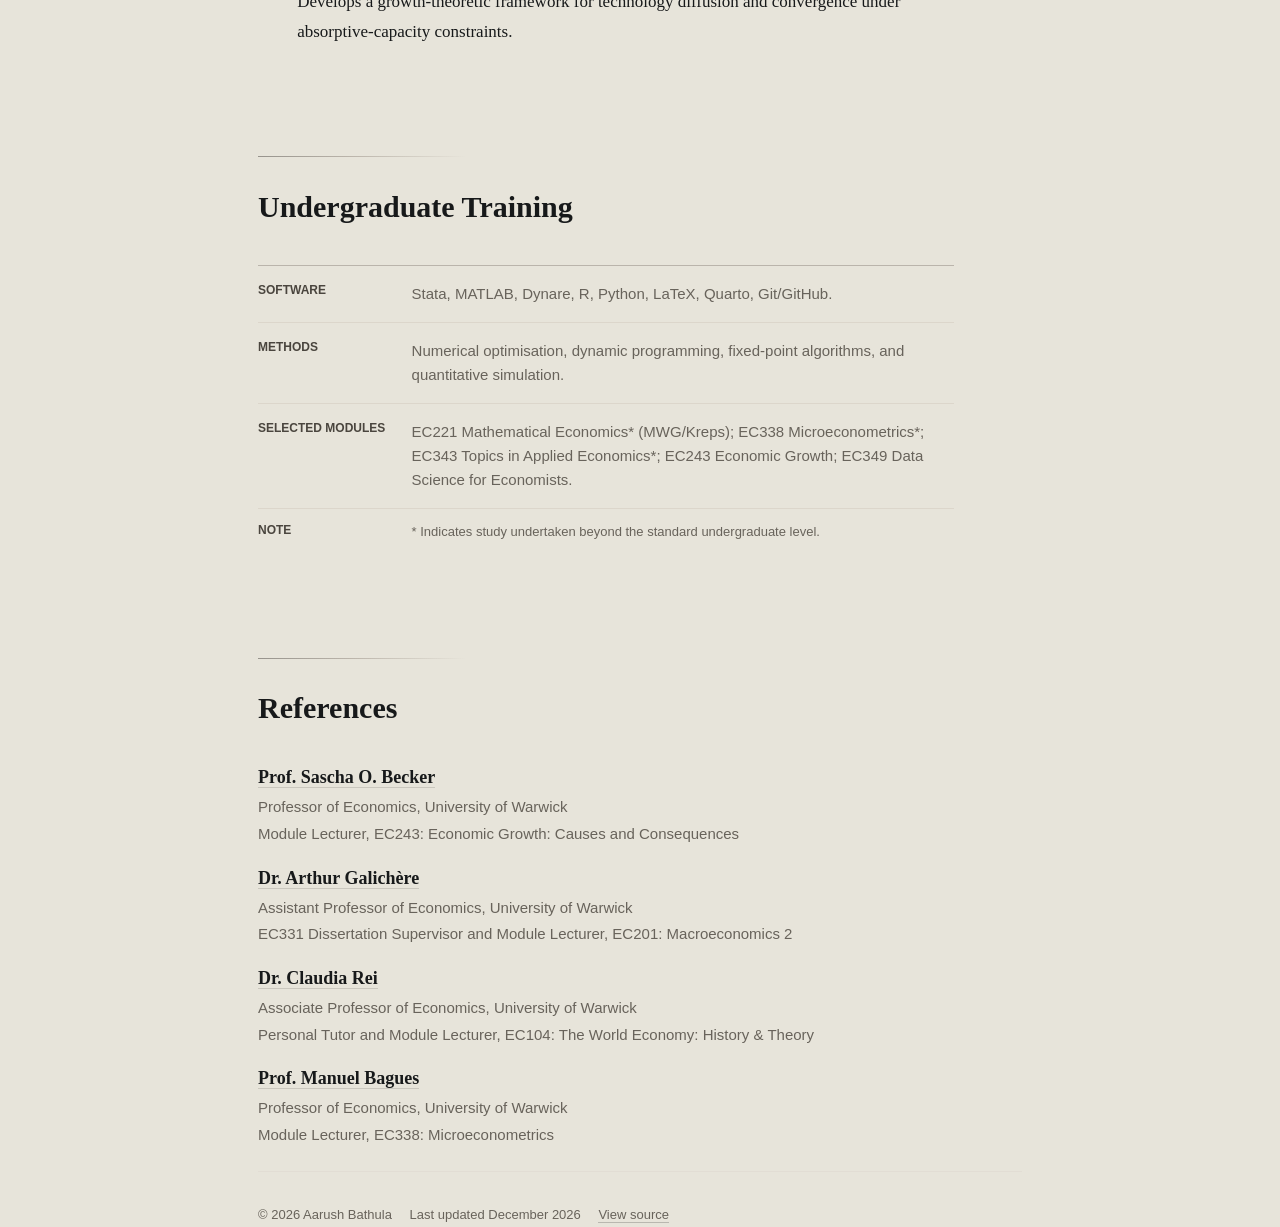
==== commit 15e2b9e3: "Flatten hero into a plain header and adopt citation-style paper listings Removes the full-viewport h" ====
--- a/index.html
+++ b/index.html
@@ -7,7 +7,7 @@
   <link rel="icon" href="favicon.svg" type="image/svg+xml" />
   <meta
     name="description"
-    content="Aarush Bathula is an incoming MPhil student in Economics at the University of Oxford and is interested in housing and urban economics, applied econometrics, and causal inference."
+    content="Aarush Bathula is an incoming MPhil student in Economics at the University of Oxford, working on housing and urban economics, applied econometrics, and causal inference."
   />
   <meta name="theme-color" content="#E7E4DA" />
   <meta name="color-scheme" content="light dark" />
@@ -26,34 +26,20 @@
       document.documentElement.classList.add("dark-mode");
     }
   </script>
-  <link rel="stylesheet" href="styles.css?v=20260904-mono" />
+  <link rel="stylesheet" href="styles.css?v=20260904-citations" />
 </head>
 
 <body>
-  <div class="scroll-progress" aria-hidden="true">
-    <div class="scroll-progress-track">
-      <div class="scroll-progress-bar" id="scroll-progress-bar"></div>
-    </div>
-  </div>
-  <button class="scroll-top" id="scroll-top" type="button" aria-label="Scroll to top" title="Scroll to top">↑</button>
-  <header class="landing">
-    <div class="landing-inner">
-      <div class="intro landing-copy">
-        <h1>Aarush Bathula</h1>
-        <p class="lede">MPhil in Economics at the <a href="https://www.economics.ox.ac.uk/" target="_blank" rel="noopener noreferrer">University of Oxford</a>, BSc Economics from the <a href="https://warwick.ac.uk/fac/soc/economics/" target="_blank" rel="noopener noreferrer">University of Warwick</a><br />Housing, urban economics, and applied econometrics</p>
-        <div class="landing-actions">
-          <a class="landing-button landing-button-secondary" href="#research">See More</a>
-          <a class="landing-button landing-button-primary" href="assets/cv/cv.pdf" type="application/pdf">CV</a>
-        </div>
-      </div>
-
-      <div class="landing-footer landing-copy">
-        <p class="contacts">
-          <a href="mailto:aarush.bathula@gmail.com" target="_blank" rel="noopener noreferrer">Email</a>
-          <a href="https://www.linkedin.com/in/aarushbathula" target="_blank" rel="noopener noreferrer">LinkedIn</a>
-          <a href="https://github.com/aarushbathula" target="_blank" rel="noopener noreferrer">GitHub</a>
-        </p>
-      </div>
+  <header class="site-header">
+    <div class="identity">
+      <h1>Aarush Bathula</h1>
+      <p class="lede">MPhil in Economics at the <a href="https://www.economics.ox.ac.uk/" target="_blank" rel="noopener noreferrer">University of Oxford</a><br />BSc in Economics from the <a href="https://warwick.ac.uk/fac/soc/economics/" target="_blank" rel="noopener noreferrer">University of Warwick</a><br />Housing, urban economics, and applied econometrics</p>
+      <p class="contacts">
+        <a href="assets/cv/cv.pdf" type="application/pdf">CV</a>
+        <a href="mailto:aarush.bathula@gmail.com" target="_blank" rel="noopener noreferrer">Email</a>
+        <a href="https://www.linkedin.com/in/aarushbathula" target="_blank" rel="noopener noreferrer">LinkedIn</a>
+        <a href="https://github.com/aarushbathula" target="_blank" rel="noopener noreferrer">GitHub</a>
+      </p>
     </div>
     <button id="theme-toggle" aria-label="Switch to dark theme" aria-pressed="false" title="Switch to dark theme"></button>
   </header>
@@ -66,8 +52,8 @@
       <div class="compact-list paper-index citation-index" role="list" aria-labelledby="selected-papers-heading">
         <article class="compact-item research-entry paper-index-item" role="listitem" data-entry-type="selected-paper" data-citation-number="1" data-citation-label="[1]">
           <div class="compact-item-main">
-            <div class="compact-item-title">Housing Frictions, Spatial Misallocation, and Long-Run Growth</div>
-            <div class="compact-item-meta">2025-2026. MATLAB. Dynare. 74%.</div>
+            <div class="compact-item-title">Bathula, A. (2025&ndash;2026). &ldquo;Housing Frictions, Spatial Misallocation, and Long-Run Growth.&rdquo;</div>
+            <div class="compact-item-meta">Undergraduate dissertation, University of Warwick. MATLAB, Dynare.</div>
           </div>
           <p>A dynamic model of housing search, durable housing supply, and endogenous growth, showing how housing-market frictions generate spatial misallocation, under-urbanisation, and slower long-run growth. Supervised by Dr. Arthur Galichère.</p>
           <div class="inline-links"><a href="assets/papers/housing-frictions/paper.pdf" type="application/pdf">pdf</a></div>
@@ -75,8 +61,8 @@
 
         <article class="compact-item research-entry paper-index-item" role="listitem" data-entry-type="selected-paper" data-citation-number="2" data-citation-label="[2]">
           <div class="compact-item-main">
-            <div class="compact-item-title">Sibling Composition and Academic Self-Perception</div>
-            <div class="compact-item-meta">2025. Stata. Ranked 1st of 90 students in the cohort (78%).</div>
+            <div class="compact-item-title">Bathula, A. (2025). &ldquo;Sibling Composition and Academic Self-Perception.&rdquo;</div>
+            <div class="compact-item-meta">Coursework paper, University of Warwick. Stata.</div>
           </div>
           <p>Studies academic self-perception using quasi-random variation in sibling sex composition, with ordered response models and robustness analysis.</p>
           <div class="inline-links"><a href="assets/papers/sibling-gender/paper.pdf" type="application/pdf">pdf</a><a href="https://github.com/aarushbathula/ec338-hbsc-belgium-flemish" target="_blank" rel="noopener noreferrer">code</a></div>
@@ -84,8 +70,8 @@
 
         <article class="compact-item research-entry paper-index-item" role="listitem" data-entry-type="selected-paper" data-citation-number="3" data-citation-label="[3]">
           <div class="compact-item-main">
-            <div class="compact-item-title">Country of Origin and Occupational Sorting in the United Kingdom</div>
-            <div class="compact-item-meta">2025. Stata. Ranked in the top 5% of the cohort (78%).</div>
+            <div class="compact-item-title">Bathula, A. (2025). &ldquo;Country of Origin and Occupational Sorting in the United Kingdom.&rdquo;</div>
+            <div class="compact-item-meta">Coursework paper, University of Warwick. Stata.</div>
           </div>
           <p>Uses UK Census microdata to estimate country-of-origin effects on occupational skill placement, with a second-stage analysis of origin-country characteristics.</p>
           <div class="inline-links"><a href="assets/papers/migrant-matching/paper.pdf" type="application/pdf">pdf</a><a href="https://github.com/aarushbathula/ec226-migration-skills-uk" target="_blank" rel="noopener noreferrer">code</a></div>
@@ -93,8 +79,8 @@
 
         <article class="compact-item research-entry paper-index-item" role="listitem" data-entry-type="selected-paper" data-citation-number="4" data-citation-label="[4]">
           <div class="compact-item-main">
-            <div class="compact-item-title">Gender Quotas and Female Political Representation in Spanish Municipal Elections</div>
-            <div class="compact-item-meta">2025. Stata. 74%.</div>
+            <div class="compact-item-title">Bathula, A. (2025). &ldquo;Gender Quotas and Female Political Representation in Spanish Municipal Elections.&rdquo;</div>
+            <div class="compact-item-meta">Coursework paper, University of Warwick. Stata.</div>
           </div>
           <p>Studies the effect of municipal gender quotas using difference-in-differences, event-study, regression discontinuity, and instrumental-variables designs.</p>
           <div class="inline-links"><a href="assets/papers/spain-reform/paper.pdf" type="application/pdf">pdf</a><a href="https://github.com/aarushbathula/ec338-spain-reform" target="_blank" rel="noopener noreferrer">code</a></div>
@@ -102,8 +88,8 @@
 
         <article class="compact-item research-entry paper-index-item" role="listitem" data-entry-type="selected-paper" data-citation-number="5" data-citation-label="[5]">
           <div class="compact-item-main">
-            <div class="compact-item-title">Psychotropic Medication and Body Mass Index</div>
-            <div class="compact-item-meta">2024. R. Ranked 1st of 558 students in the cohort (88%).</div>
+            <div class="compact-item-title">Bathula, A. (2024). &ldquo;Psychotropic Medication and Body Mass Index.&rdquo;</div>
+            <div class="compact-item-meta">Coursework paper, University of Warwick. R.</div>
           </div>
           <p>Estimates associations between prescribed psychotropic medication and body mass index using Health Survey for England microdata.</p>
           <div class="inline-links"><a href="assets/papers/mental-health-bmi/paper.pdf" type="application/pdf">pdf</a><a href="https://github.com/aarushbathula/ec124-meds-bmi" target="_blank" rel="noopener noreferrer">code</a></div>
@@ -111,8 +97,8 @@
 
         <article class="compact-item research-entry paper-index-item" role="listitem" data-entry-type="selected-paper" data-citation-number="6" data-citation-label="[6]">
           <div class="compact-item-main">
-            <div class="compact-item-title">Technology Diffusion and Convergence in Sub-Saharan Africa</div>
-            <div class="compact-item-meta">2025. Theory. 72%.</div>
+            <div class="compact-item-title">Bathula, A. (2025). &ldquo;Technology Diffusion and Convergence in Sub-Saharan Africa.&rdquo;</div>
+            <div class="compact-item-meta">Coursework paper, University of Warwick. Theoretical.</div>
           </div>
           <p>Develops a growth-theoretic framework for technology diffusion and convergence under absorptive-capacity constraints.</p>
           <div class="inline-links"><a href="assets/papers/growth-theory/paper.pdf" type="application/pdf">pdf</a></div>
@@ -195,10 +181,6 @@
     // Theme toggle
     const toggle = document.getElementById("theme-toggle");
     const root = document.documentElement;
-    const landing = document.querySelector(".landing");
-    const progress = document.querySelector(".scroll-progress");
-    const progressBar = document.getElementById("scroll-progress-bar");
-    const scrollTop = document.getElementById("scroll-top");
     const copyrightYear = document.getElementById("copyright-year");
     const lastUpdated = document.getElementById("last-updated");
 
@@ -263,57 +245,6 @@
 
     updateDateEnvironment();
     scheduleDateEnvironmentUpdate();
-
-    function updateScrollProgress() {
-      if (!progressBar) return;
-
-      const progressStart = landing ? landing.offsetTop + landing.offsetHeight - 12 : 0;
-      const scrollableHeight = document.documentElement.scrollHeight - window.innerHeight - progressStart;
-      const progress = scrollableHeight > 0 ? (window.scrollY - progressStart) / scrollableHeight : 0;
-      progressBar.style.transform = `scaleY(${Math.min(Math.max(progress, 0), 1)})`;
-    }
-
-    function updateScrollProgressVisibility() {
-      if (!progress || !landing) return;
-
-      const revealPoint = landing.offsetTop + landing.offsetHeight - 12;
-      progress.classList.toggle("is-visible", window.scrollY >= revealPoint);
-      if (scrollTop) {
-        scrollTop.classList.toggle("is-visible", window.scrollY >= revealPoint);
-      }
-    }
-
-    function updateLocationHash() {
-      if (!landing || window.location.hash !== "#research") return;
-
-      const revealPoint = landing.offsetTop + landing.offsetHeight - 12;
-      if (window.scrollY < revealPoint) {
-        history.replaceState(null, "", `${window.location.pathname}${window.location.search}`);
-      }
-    }
-
-    updateScrollProgress();
-    updateScrollProgressVisibility();
-    updateLocationHash();
-
-    window.addEventListener("scroll", () => {
-      updateScrollProgress();
-      updateScrollProgressVisibility();
-      updateLocationHash();
-    }, { passive: true });
-
-    window.addEventListener("resize", () => {
-      updateScrollProgress();
-      updateScrollProgressVisibility();
-      updateLocationHash();
-    });
-
-    if (scrollTop) {
-      scrollTop.addEventListener("click", () => {
-        const prefersReducedMotion = window.matchMedia("(prefers-reduced-motion: reduce)").matches;
-        window.scrollTo({ top: 0, behavior: prefersReducedMotion ? "auto" : "smooth" });
-      });
-    }
   </script>
 </body>
 </html>
--- a/styles.css
+++ b/styles.css
@@ -17,8 +17,6 @@
   --item-gap: 0.64rem;
   --meta-font: "Avenir Next", Avenir, "Helvetica Neue", Helvetica, Arial, sans-serif;
   --surface: color-mix(in srgb, var(--bg) 95%, var(--link) 5%);
-  --scroll-track: color-mix(in srgb, var(--rule) 76%, transparent);
-  --scroll-fill: color-mix(in srgb, var(--link) 62%, transparent);
 }
 
 html.dark-mode {
@@ -34,12 +32,6 @@
   --rule-strong: #5a5147;
   --selection: #423d35;
   --surface: color-mix(in srgb, var(--bg) 90%, var(--link) 10%);
-  --scroll-track: color-mix(in srgb, var(--rule) 88%, transparent);
-  --scroll-fill: color-mix(in srgb, var(--link) 68%, transparent);
-}
-
-html.dark-mode .landing {
-  --landing-bg: #1b1917;
 }
 
 * { box-sizing: border-box; margin: 0; padding: 0; }
@@ -60,83 +52,6 @@
   line-height: 1.76;
   overflow-x: hidden;
   transition: background-color 0.25s ease, color 0.25s ease;
-}
-
-.scroll-progress {
-  position: fixed;
-  top: 0;
-  right: 0;
-  bottom: 0;
-  width: 18px;
-  opacity: 0;
-  pointer-events: none;
-  z-index: 10;
-  transition: opacity 0.28s ease;
-}
-
-.scroll-progress.is-visible {
-  opacity: 1;
-}
-
-.scroll-progress-track {
-  position: absolute;
-  top: 14px;
-  right: 12px;
-  bottom: 14px;
-  width: 1px;
-  background: linear-gradient(
-    to bottom,
-    color-mix(in srgb, var(--rule) 22%, transparent),
-    color-mix(in srgb, var(--rule-strong) 88%, transparent) 16%,
-    color-mix(in srgb, var(--rule-strong) 88%, transparent) 84%,
-    color-mix(in srgb, var(--rule) 22%, transparent)
-  );
-}
-
-.scroll-progress-bar {
-  width: 100%;
-  height: 100%;
-  background: linear-gradient(
-    to bottom,
-    color-mix(in srgb, var(--link) 26%, transparent),
-    color-mix(in srgb, var(--link) 66%, transparent)
-  );
-  transform: scaleY(0);
-  transform-origin: top;
-  transition: transform 0.14s ease-out, background-color 0.25s ease;
-}
-
-.scroll-top {
-  position: fixed;
-  right: max(34px, calc((100vw - min(calc(100% - 68px), calc(var(--page-width) + 68px))) / 2));
-  bottom: 34px;
-  z-index: 9;
-  display: grid;
-  place-items: center;
-  width: 32px;
-  height: 32px;
-  border: 1px solid color-mix(in srgb, var(--text) 16%, transparent);
-  border-radius: 999px;
-  background: color-mix(in srgb, var(--bg) 88%, transparent);
-  color: var(--link);
-  cursor: pointer;
-  font-family: var(--meta-font);
-  font-size: 15px;
-  line-height: 1;
-  opacity: 0;
-  pointer-events: none;
-  transition: background-color 0.2s ease, border-color 0.2s ease, color 0.2s ease, opacity 0.2s ease;
-}
-
-.scroll-top.is-visible {
-  opacity: 1;
-  pointer-events: auto;
-}
-
-.scroll-top:hover {
-  border-color: color-mix(in srgb, var(--link) 28%, transparent);
-  background: color-mix(in srgb, var(--bg) 92%, var(--link) 3%);
-  color: var(--link-hover);
 }
 
 body,
@@ -204,42 +119,6 @@
 p { margin-bottom: 16px; }
 ul { list-style: none; }
 
-.landing {
-  --landing-bg: var(--bg);
-  position: relative;
-  width: 100%;
-  min-height: 100vh;
-  min-height: 100svh;
-  margin-bottom: 0;
-  overflow: hidden;
-  isolation: isolate;
-  background: var(--landing-bg);
-}
-
-.landing::after {
-  content: "";
-  position: absolute;
-  right: 0;
-  bottom: -1px;
-  left: 0;
-  z-index: 1;
-  height: 22vh;
-  pointer-events: none;
-  background: linear-gradient(to bottom, transparent, color-mix(in srgb, var(--bg) 0%, transparent) 28%, var(--bg) 100%);
-}
-
-.landing-inner {
-  position: relative;
-  z-index: 2;
-  display: grid;
-  grid-template-rows: 1fr auto;
-  width: min(calc(100% - 68px), calc(var(--page-width) + 68px));
-  min-height: 100vh;
-  min-height: 100svh;
-  margin: 0 auto;
-  padding: 54px 0 40px;
-}
-
 @media (prefers-reduced-motion: reduce) {
   *,
   *::before,
@@ -255,37 +134,25 @@
   }
 }
 
-.site-nav {
+.site-header {
   display: flex;
-  justify-content: flex-end;
-  align-items: baseline;
-  gap: 8px;
-  font-family: var(--meta-font);
-  font-size: 12px;
-  letter-spacing: 0;
-  justify-self: end;
-}
-
-.nav-links {
-  display: flex;
-  flex-wrap: wrap;
-  gap: 8px;
-}
-
-.nav-links a {
-  color: var(--link);
-  border-bottom-color: color-mix(in srgb, var(--link) 16%, transparent);
-}
-
-.nav-links a:hover {
-  color: var(--link-hover);
+  align-items: flex-start;
+  justify-content: space-between;
+  gap: 2rem;
+  width: min(calc(100% - 68px), calc(var(--page-width) + 68px));
+  margin: 0 auto;
+  padding: 4.5rem 0 0;
+}
+
+.identity {
+  display: grid;
+  gap: 0.9rem;
+  max-width: var(--measure);
 }
 
 #theme-toggle {
-  position: absolute;
-  right: max(34px, calc((100vw - min(calc(100% - 68px), calc(var(--page-width) + 68px))) / 2));
-  bottom: 38px;
-  z-index: 4;
+  position: relative;
+  flex: none;
   width: 58px;
   height: 32px;
   background: color-mix(in srgb, var(--bg) 84%, transparent);
@@ -333,90 +200,10 @@
   background: var(--link-hover);
 }
 
-.intro {
-  display: grid;
-  gap: 1rem;
-  max-width: var(--page-width);
-}
-
-.landing .intro {
-  align-self: center;
-  max-width: 25rem;
-  gap: 0.8rem;
-  transform: translateY(clamp(2.5rem, 8vh, 5.5rem));
-}
-
-.landing-copy {
-  position: relative;
-}
-
-.landing-copy > * {
-  position: relative;
-  z-index: 1;
-}
-
-.landing h1 {
-  font-size: 26px;
-  line-height: 1.08;
-  margin-bottom: 0;
-}
-
-.intro p:last-child { margin-bottom: 0; }
-
 .lede {
   max-width: var(--measure);
   font-size: 19px;
   line-height: 1.8;
-}
-
-.landing .lede {
-  font-size: 18px;
-  line-height: 1.3;
-}
-
-.landing-actions {
-  display: flex;
-  flex-wrap: wrap;
-  gap: 9px;
-  margin-top: 0.8rem;
-}
-
-.landing-button {
-  display: inline-flex;
-  align-items: center;
-  justify-content: center;
-  gap: 0.42rem;
-  min-height: 38px;
-  padding: 0 17px;
-  border-radius: 999px;
-  font-family: var(--meta-font);
-  font-size: 15px;
-  line-height: 1;
-  border: 1px solid color-mix(in srgb, var(--link) 20%, transparent);
-  transition: background-color 0.2s ease, border-color 0.2s ease, color 0.2s ease;
-}
-
-.landing-button-primary {
-  color: var(--bg);
-  background: var(--link);
-  border-color: var(--link);
-}
-
-.landing-button-primary:hover {
-  color: var(--bg);
-  border-color: var(--link-hover);
-  background: var(--link-hover);
-}
-
-.landing-button-secondary {
-  color: var(--text);
-  background: color-mix(in srgb, var(--bg) 72%, transparent);
-}
-
-.landing-button-secondary:hover {
-  color: var(--link-hover);
-  border-color: color-mix(in srgb, var(--link-hover) 42%, transparent);
-  background: color-mix(in srgb, var(--bg) 86%, var(--link) 4%);
 }
 
 .contacts {
@@ -432,15 +219,6 @@
   margin-bottom: 0;
 }
 
-.landing-footer {
-  position: relative;
-  display: flex;
-  align-items: center;
-  justify-content: flex-start;
-  gap: 1rem;
-  padding-right: 5rem;
-}
-
 .contacts a {
   color: var(--link);
   border-bottom-color: color-mix(in srgb, var(--link) 22%, transparent);
@@ -454,7 +232,7 @@
 main {
   width: min(calc(100% - 68px), calc(var(--page-width) + 68px));
   margin: 0 auto;
-  padding-top: 4.2rem;
+  padding-top: 3.6rem;
   display: grid;
   gap: var(--section-gap);
 }
@@ -781,12 +559,6 @@
     line-height: 1.72;
   }
 
-  .scroll-progress {
-    right: 7px;
-    top: 12px;
-    bottom: 12px;
-  }
-
   h1 {
     font-size: 32px;
     line-height: 1.08;
@@ -799,43 +571,19 @@
 
   h3 { font-size: 12px; }
 
-  .landing {
-    min-height: 100svh;
-    margin-bottom: 0;
-  }
-
-  .landing-inner,
+  .site-header,
   main,
   footer {
     width: min(calc(100% - 44px), var(--page-width));
   }
 
-  .landing-inner {
-    padding: 32px 0 28px;
-  }
-
-  .site-nav {
-    justify-content: space-between;
-    justify-self: stretch;
-    width: 100%;
-    font-size: 11.5px;
-  }
-
-  .nav-links {
-    gap: 7px;
-  }
-
-  .intro {
-    gap: 0.9rem;
-  }
-
-  .landing .intro {
-    max-width: 19rem;
-    transform: translateY(clamp(1.75rem, 6vh, 3.25rem));
-  }
-
-  .landing h1 {
-    font-size: 23px;
+  .site-header {
+    padding-top: 2.4rem;
+    gap: 1rem;
+  }
+
+  .identity {
+    gap: 0.7rem;
   }
 
   .lede {
@@ -843,20 +591,7 @@
     line-height: 1.72;
   }
 
-  .landing .lede {
-    font-size: 16px;
-    line-height: 1.34;
-  }
-
-  .landing-button {
-    min-height: 34px;
-    padding: 0 14px;
-    font-size: 15px;
-  }
-
   #theme-toggle {
-    right: 22px;
-    bottom: 24px;
     width: 48px;
     height: 32px;
   }
@@ -865,18 +600,8 @@
     transform: translateX(18px);
   }
 
-  .scroll-top {
-    right: 22px;
-    bottom: 22px;
-  }
-
-  .landing-footer {
-    align-items: flex-end;
-    padding-right: 4.25rem;
-  }
-
   main {
-    padding-top: 4.25rem;
+    padding-top: 2.75rem;
     gap: 4.25rem;
   }
 
@@ -972,38 +697,18 @@
     line-height: 1.45;
   }
 
-  .scroll-progress,
-  .scroll-top,
-  #theme-toggle,
-  .landing::after {
+  #theme-toggle {
     display: none !important;
   }
 
-  .landing,
-  .landing-inner {
-    min-height: 0;
-    overflow: visible;
-  }
-
-  .landing-inner,
+  .site-header,
   main,
   footer {
     width: 100%;
   }
 
-  .landing-inner {
-    display: block;
+  .site-header {
     padding: 0 0 1.25rem;
-  }
-
-  .landing .intro {
-    max-width: none;
-    transform: none;
-  }
-
-  .landing-footer {
-    padding-right: 0;
-    margin-top: 1rem;
   }
 
   main {
@@ -1023,7 +728,6 @@
     text-decoration-thickness: 0.06em;
   }
 
-  .landing-actions,
   .inline-links,
   .footer-source {
     display: none;
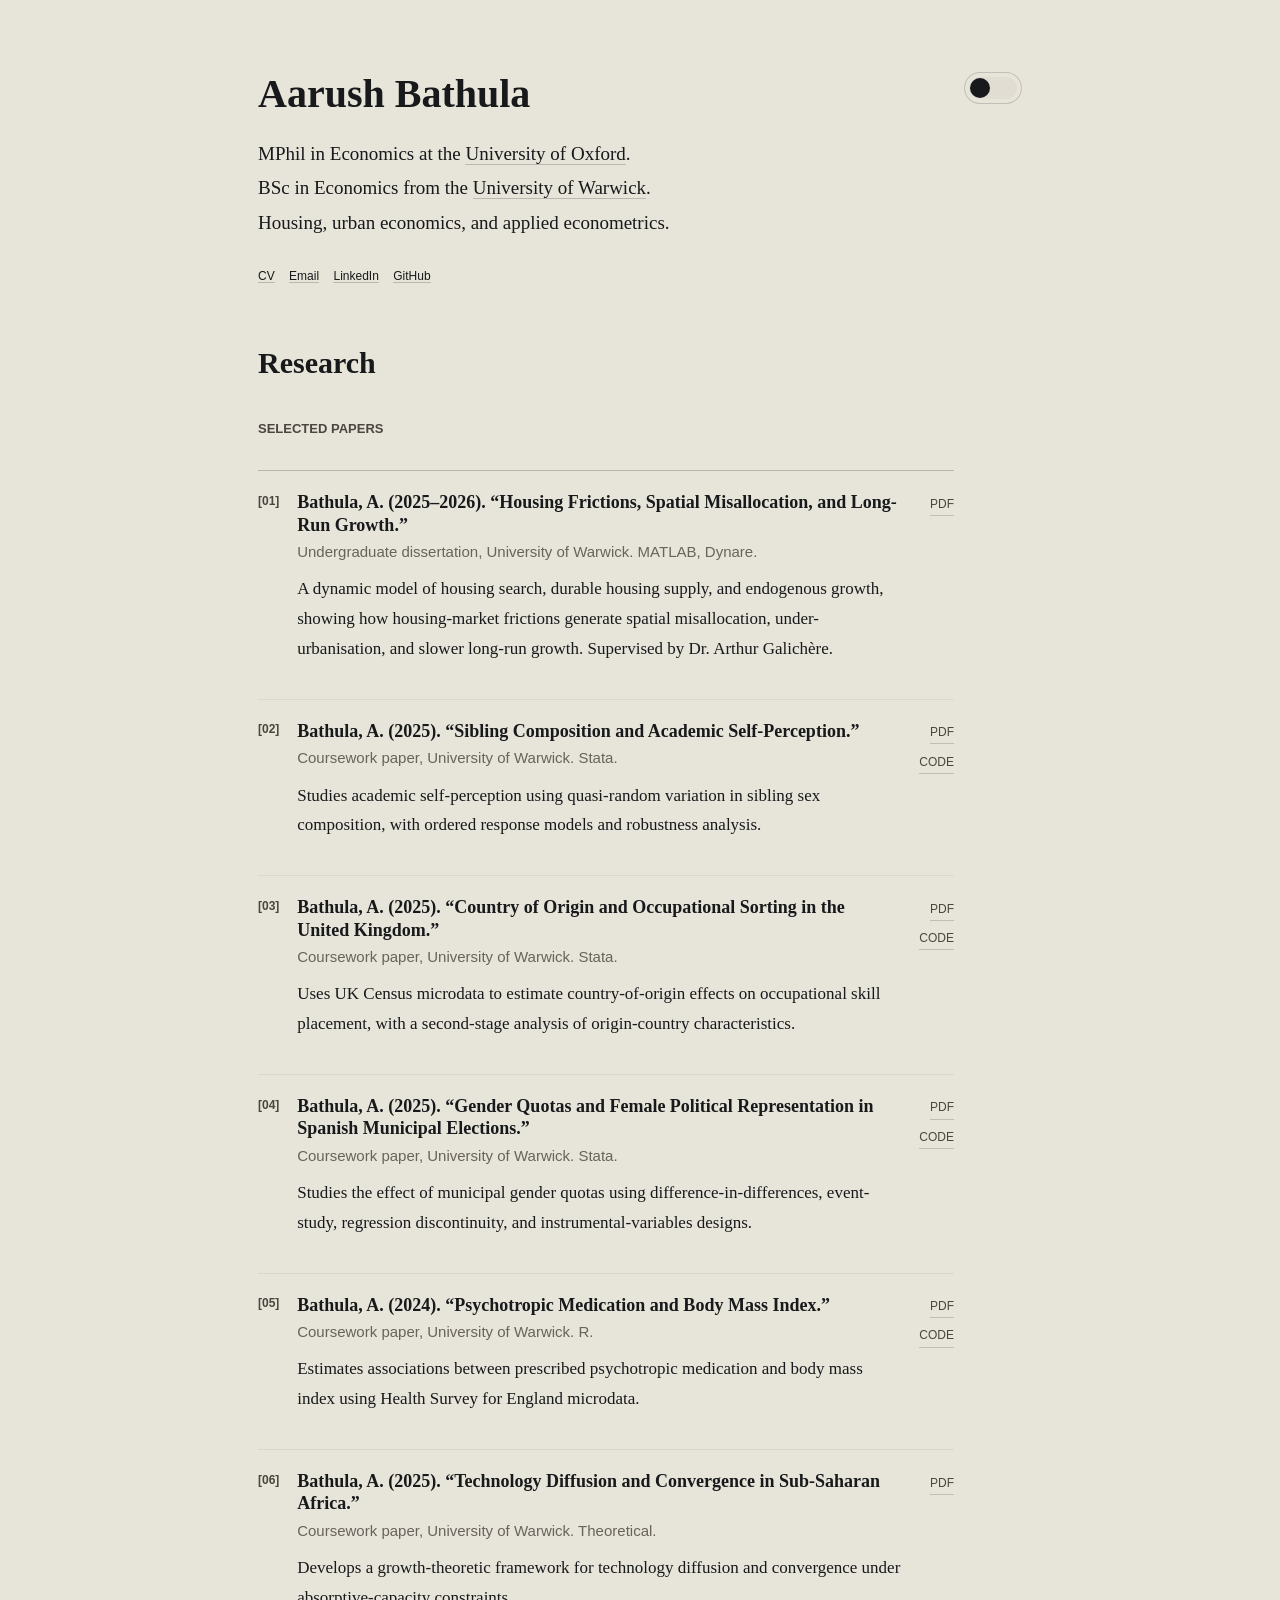
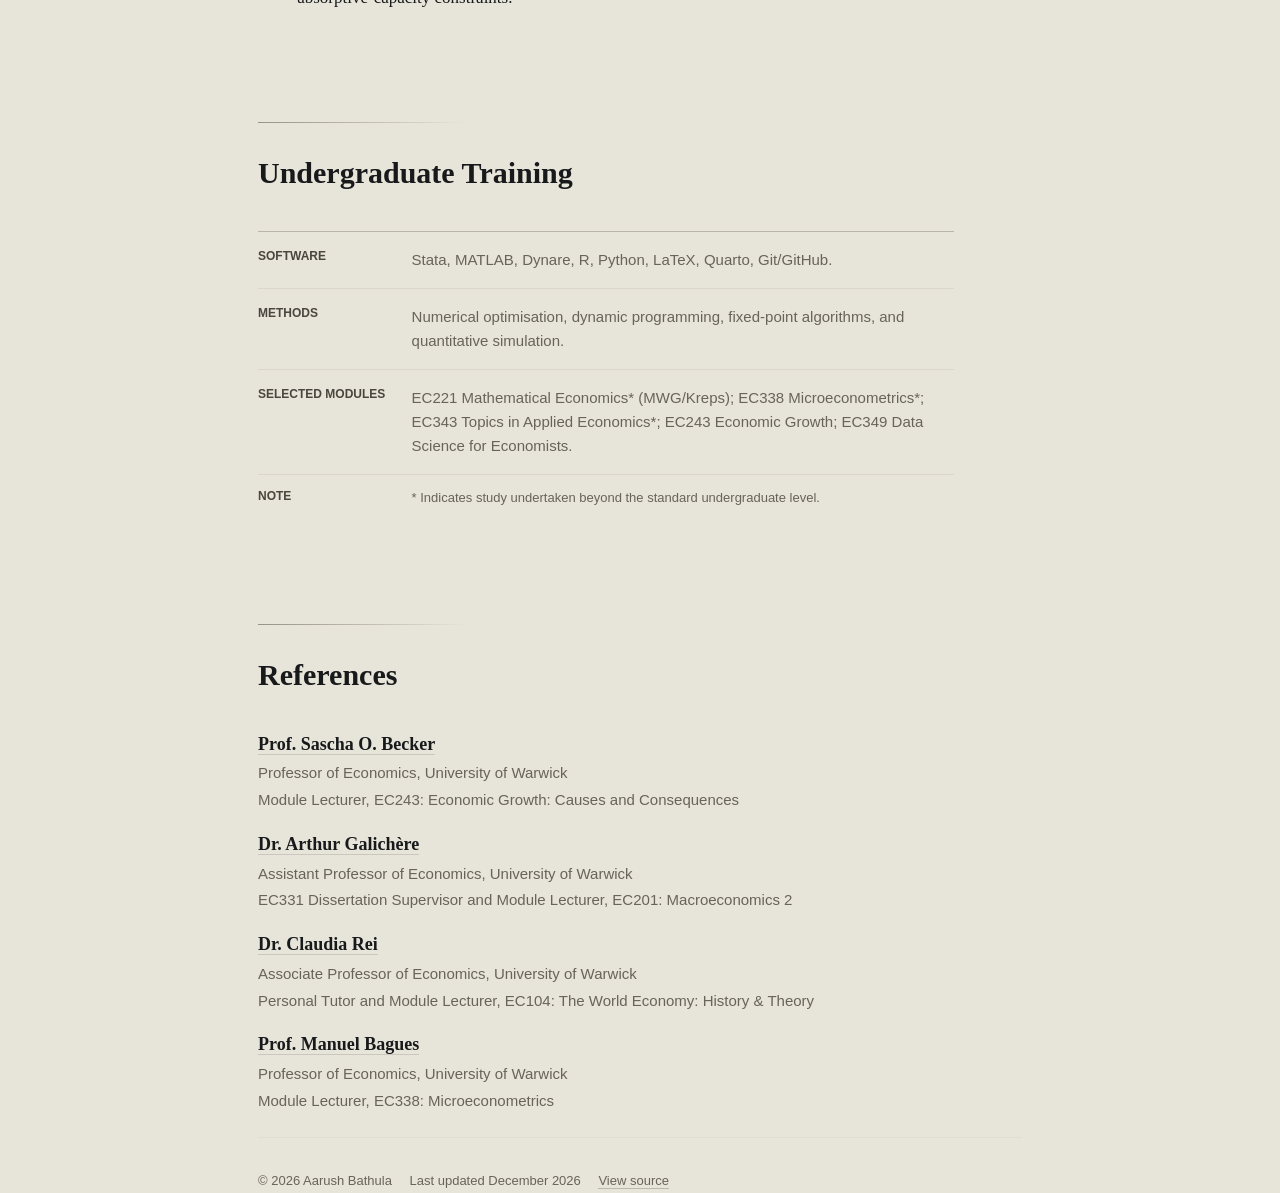
==== commit 6f6a2260: "Polish header punctuation, drop the rule before Research, harden mobile wrap Adds periods to the led" ====
--- a/index.html
+++ b/index.html
@@ -26,14 +26,14 @@
       document.documentElement.classList.add("dark-mode");
     }
   </script>
-  <link rel="stylesheet" href="styles.css?v=20260904-citations" />
+  <link rel="stylesheet" href="styles.css?v=20260904-mobilefix2" />
 </head>
 
 <body>
   <header class="site-header">
     <div class="identity">
       <h1>Aarush Bathula</h1>
-      <p class="lede">MPhil in Economics at the <a href="https://www.economics.ox.ac.uk/" target="_blank" rel="noopener noreferrer">University of Oxford</a><br />BSc in Economics from the <a href="https://warwick.ac.uk/fac/soc/economics/" target="_blank" rel="noopener noreferrer">University of Warwick</a><br />Housing, urban economics, and applied econometrics</p>
+      <p class="lede">MPhil in Economics at the <a href="https://www.economics.ox.ac.uk/" target="_blank" rel="noopener noreferrer">University of Oxford</a>.<br />BSc in Economics from the <a href="https://warwick.ac.uk/fac/soc/economics/" target="_blank" rel="noopener noreferrer">University of Warwick</a>.<br />Housing, urban economics, and applied econometrics.</p>
       <p class="contacts">
         <a href="assets/cv/cv.pdf" type="application/pdf">CV</a>
         <a href="mailto:aarush.bathula@gmail.com" target="_blank" rel="noopener noreferrer">Email</a>
--- a/styles.css
+++ b/styles.css
@@ -148,6 +148,7 @@
   display: grid;
   gap: 0.9rem;
   max-width: var(--measure);
+  min-width: 0;
 }
 
 #theme-toggle {
@@ -201,7 +202,8 @@
 }
 
 .lede {
-  max-width: var(--measure);
+  max-width: 100%;
+  min-width: 0;
   font-size: 19px;
   line-height: 1.8;
 }
@@ -210,6 +212,7 @@
   display: flex;
   align-items: baseline;
   flex-wrap: wrap;
+  min-width: 0;
   gap: 0.9rem;
   font-family: var(--meta-font);
   color: var(--text-secondary);
@@ -245,7 +248,7 @@
   scroll-margin-top: 3rem;
 }
 
-section::before {
+section:not(:first-child)::before {
   content: "";
   width: min(13rem, 42vw);
   height: 1px;
